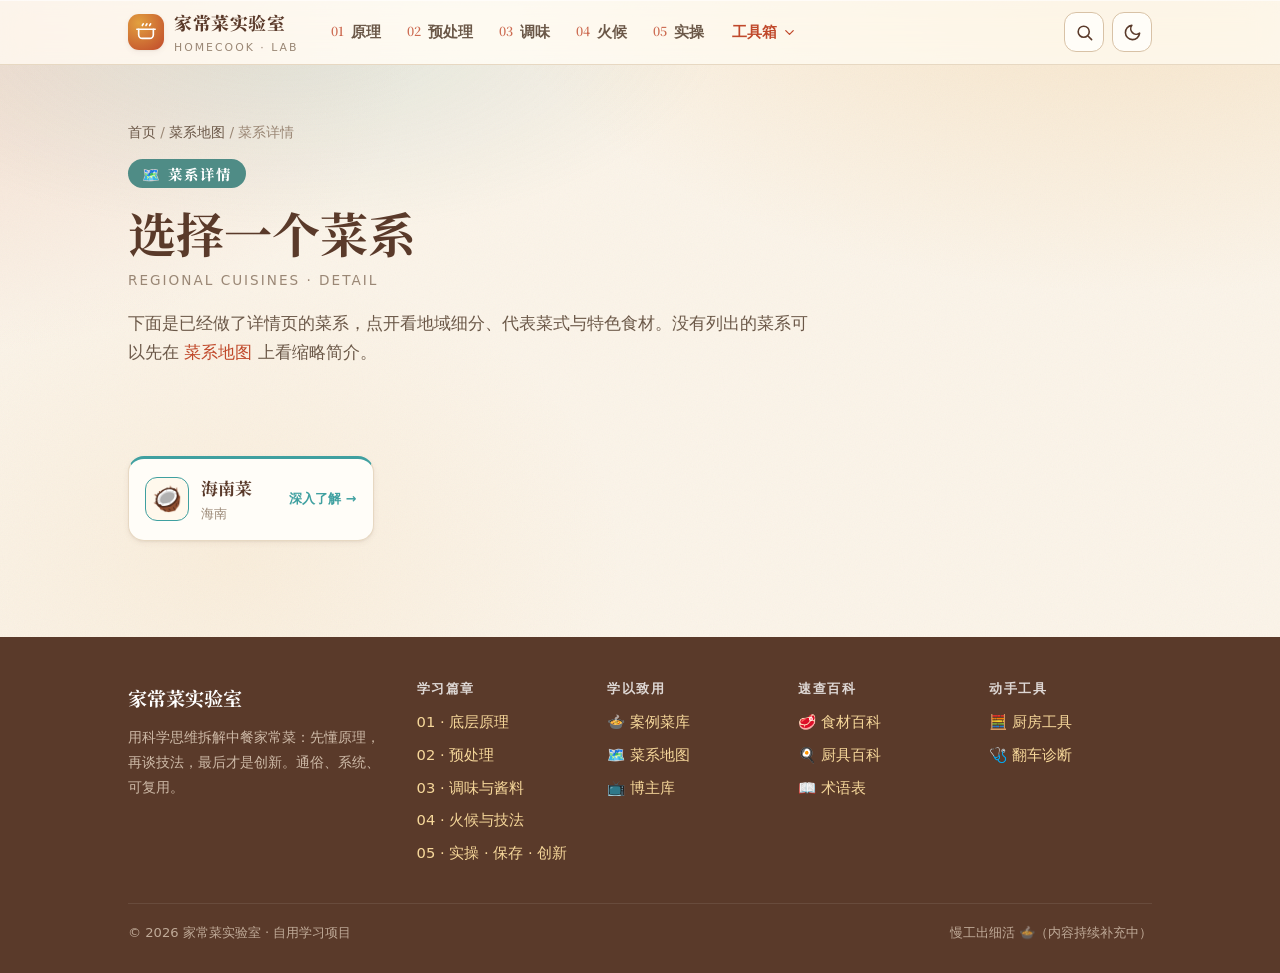
==== cuisine.html @ e40c1464 "feat: 菜系详情页（数据驱动模板）+ 海南样板 - 新增 cuisine.html：读 ?id= 的数据驱动详情页模板，复用导航/目录/搜索/术语悬浮，未知 id 优雅兜底 - data.js 新" ====
<!DOCTYPE html>
<html lang="zh-CN">
<head>
  <meta charset="UTF-8" />
  <meta name="viewport" content="width=device-width, initial-scale=1.0, viewport-fit=cover" />
  <script>(function(){try{var t=localStorage.getItem('hcl-theme');if(t==='dark')document.documentElement.setAttribute('data-theme','dark');}catch(e){}})();</script>
  <title>菜系详情 | 家常菜实验室</title>
  <meta name="description" content="菜系详情页：在菜系地图的缩略简介之上，进一步细化每个菜系——地域细分、代表菜式、特色食材与风味蘸料，配手绘插图逐一展开。" />
  <link rel="preconnect" href="https://fonts.googleapis.com" />
  <link rel="preconnect" href="https://fonts.gstatic.com" crossorigin />
  <link href="https://fonts.googleapis.com/css2?family=Noto+Serif+SC:wght@500;700;900&display=swap" rel="stylesheet" />
  <link rel="stylesheet" href="assets/css/style.css" />
  <link rel="icon" href="data:image/svg+xml,%3Csvg xmlns='http://www.w3.org/2000/svg' viewBox='0 0 24 24'%3E%3Ctext y='20' font-size='20'%3E%F0%9F%8D%B2%3C/text%3E%3C/svg%3E" />
</head>
<body data-page="cuisines">

  <header class="page-head" data-cuisine-head style="--accent:#4F8C86">
    <div class="container"></div>
  </header>

  <div class="container section-tight">
    <div class="doc-layout" data-doc-layout>
      <aside class="toc" data-toc></aside>
      <article class="prose" data-detail></article>
    </div>
  </div>

  <script src="assets/js/data.js"></script>
  <script src="assets/js/main.js"></script>
  <script>
  (function () {
    const H = window.HCL || {};
    const CUS = H.cuisines || [];
    const DET = H.cuisineDetails || {};
    const BY = Object.fromEntries(CUS.map(c => [c.id, c]));
    const DISH = Object.fromEntries((H.dishes || []).map(d => [d.name, d.id]));

    const esc = s => String(s == null ? '' : s).replace(/[&<>"]/g, c =>
      ({ '&': '&amp;', '<': '&lt;', '>': '&gt;', '"': '&quot;' }[c]));

    const headHost = document.querySelector('[data-cuisine-head] .container');
    const headEl = document.querySelector('[data-cuisine-head]');
    const host = document.querySelector('[data-detail]');
    const layout = document.querySelector('[data-doc-layout]');

    const id = (new URLSearchParams(location.search).get('id') || '').trim();
    const base = BY[id];
    const det = DET[id];

    /* ---------- 兜底：无 id / 未知 id / 暂无详情 → 列出可深入的菜系 ---------- */
    if (!base || !det) {
      headEl.style.setProperty('--accent', '#4F8C86');
      headHost.innerHTML = `
        <div class="crumbs"><a href="index.html">首页</a> / <a href="cuisines.html">菜系地图</a> / 菜系详情</div>
        <span class="num-chip">🗺️ 菜系详情</span>
        <h1>选择一个菜系</h1>
        <div class="en">Regional Cuisines · Detail</div>
        <p class="intro">下面是已经做了详情页的菜系，点开看地域细分、代表菜式与特色食材。没有列出的菜系可以先在 <a href="cuisines.html">菜系地图</a> 上看缩略简介。</p>`;
      layout.classList.add('no-toc');
      const haveDetail = CUS.filter(c => DET[c.id]);
      const cards = (haveDetail.length ? haveDetail : CUS).map(c => {
        const has = !!DET[c.id];
        const href = has ? `cuisine.html?id=${encodeURIComponent(c.id)}` : `cuisines.html#cuisine-${c.id}`;
        return `<a class="cd-pick" href="${href}" style="--cu:${c.accent || 'var(--brick)'}">
          <span class="cd-pick-emoji">${c.emoji || '🍴'}</span>
          <span class="cd-pick-tx"><b>${esc(c.name)}</b><small>${esc(c.region || '')}</small></span>
          <span class="cd-pick-go">${has ? '深入了解 →' : '看简介 →'}</span>
        </a>`;
      }).join('');
      host.innerHTML = `<div class="cd-picker reveal">${cards}</div>`;
      if (window.setupReveal) window.setupReveal();
      return;
    }

    /* ---------- 正常：渲染该菜系详情 ---------- */
    document.title = `${base.name} · 菜系详情 | 家常菜实验室`;
    const metaDesc = document.querySelector('meta[name="description"]');
    if (metaDesc) metaDesc.setAttribute('content',
      `${base.name}（${base.region}）详情：${det.lead || ''}地域细分、代表菜式、特色食材与风味蘸料，配手绘插图逐一展开。`);
    headEl.style.setProperty('--accent', base.accent || 'var(--brick)');

    const areaPills = (det.areas || []).map(a => `<span class="pill">${esc(a.name)}</span>`).join('');
    headHost.innerHTML = `
      <div class="crumbs"><a href="index.html">首页</a> / <a href="cuisines.html">菜系地图</a> / ${esc(base.name)}</div>
      <span class="num-chip">${base.emoji || '🍴'} ${esc(base.name)}</span>
      <h1>${esc(base.name)}</h1>
      <div class="en">${esc(det.en || '')}</div>
      <p class="intro">${det.lead || ''}</p>
      ${areaPills ? `<div class="tag-row">${areaPills}</div>` : ''}`;

    // 媒体位：emoji 垫底，有图则用图覆盖；图加载失败自动退回 emoji
    const media = (item) => {
      const e = `<span class="cd-fig-emoji">${item.emoji || base.emoji || '🍴'}</span>`;
      const i = item.img
        ? `<img src="${esc(item.img)}" alt="${esc(item.name)}手绘插图" loading="lazy" width="800" height="600" onerror="this.remove()">`
        : '';
      return `<figure class="cd-fig">${e}${i}</figure>`;
    };

    // 代表菜命中案例菜库则做成深链（与菜系地图一致）
    const dishLink = (d) => {
      const did = DISH[d.name];
      const body = `${media(d)}<div class="cd-c-body"><h3>${esc(d.name)}</h3>${d.desc ? `<p>${esc(d.desc)}</p>` : ''}</div>`;
      return did
        ? `<a class="cd-card is-link" href="dishes.html#dish-${did}">${body}</a>`
        : `<div class="cd-card">${body}</div>`;
    };

    const ingCard = (it) => `<div class="cd-card">
        ${media(it)}
        <div class="cd-c-body"><h3>${esc(it.name)}</h3>${it.desc ? `<p>${esc(it.desc)}</p>` : ''}</div>
      </div>`;

    const areaCard = (a) => `<div class="cd-area">
        <div class="cd-a-top"><h3>${esc(a.name)}</h3>${a.tag ? `<span class="cd-tag">${esc(a.tag)}</span>` : ''}</div>
        ${a.desc ? `<p>${esc(a.desc)}</p>` : ''}
      </div>`;

    let html = '';

    // hero 横幅（复用菜系地图的 .cuisine-hero）
    const hero = det.hero || `assets/img/cuisine/${base.id}.webp`;
    html += `<figure class="cuisine-hero reveal" style="--cu:${base.accent}">
      <img src="${esc(hero)}" alt="${esc(base.name)}代表菜手绘插图" onerror="this.closest('figure').remove()">
      ${det.heroCaption ? `<figcaption>${det.heroCaption}</figcaption>` : ''}
    </figure>`;

    // 这一方水土
    if ((det.story || []).length) {
      html += `<h2 data-toc="这一方水土"><span class="idx">🌏</span>这一方水土</h2>`;
      html += det.story.map(p => `<p>${p}</p>`).join('');
    }

    // 地域细分
    if ((det.areas || []).length) {
      html += `<h2 data-toc="地域细分"><span class="idx">📍</span>地域细分</h2>`;
      if (det.areasLead) html += `<p class="cuisine-section-lead">${det.areasLead}</p>`;
      html += `<div class="cd-areas reveal" style="--cu:${base.accent}">${det.areas.map(areaCard).join('')}</div>`;
    }

    // 代表菜式
    if ((det.dishes || []).length) {
      html += `<h2 data-toc="代表菜式"><span class="idx">🍽️</span>代表菜式</h2>`;
      if (det.dishesLead) html += `<p class="cuisine-section-lead">${det.dishesLead}</p>`;
      html += `<div class="cd-gallery reveal" style="--cu:${base.accent}">${det.dishes.map(dishLink).join('')}</div>`;
    }

    // 特色食材
    if ((det.ingredients || []).length) {
      html += `<h2 data-toc="特色食材"><span class="idx">🧺</span>特色食材</h2>`;
      if (det.ingredientsLead) html += `<p class="cuisine-section-lead">${det.ingredientsLead}</p>`;
      html += `<div class="cd-gallery reveal" style="--cu:${base.accent}">${det.ingredients.map(ingCard).join('')}</div>`;
    }

    // 风味与蘸料
    if (det.flavor) {
      html += `<h2 data-toc="风味与蘸料"><span class="idx">🥢</span>风味与蘸料</h2>`;
      if (det.flavor.intro) html += `<p>${det.flavor.intro}</p>`;
      if ((det.flavor.list || []).length)
        html += `<ul class="cd-flavor">${det.flavor.list.map(x => `<li>${x}</li>`).join('')}</ul>`;
    }

    // 家常可借鉴（复用菜系地图里已有的 borrow，绿色可执行框）
    const borrow = det.borrow || base.borrow || [];
    if (borrow.length) {
      html += `<h2 data-toc="家常可借鉴"><span class="idx">🍳</span>家常可借鉴</h2>`;
      html += `<section class="cu-block cu-borrow" style="--cu:${base.accent}">
        <ul>${borrow.map(x => `<li>${esc(x)}</li>`).join('')}</ul>
      </section>`;
    }

    // 延伸 + 返回
    const see = det.see || base.see || [];
    const seeLinks = see.map(s => `<a href="${esc(s.href)}">${esc(s.t)}</a>`).join('');
    html += `<div class="note tip cd-foot">
      <span class="badge">→</span>
      <div>
        <h4>继续逛</h4>
        <p>想照着练，去 <a href="dishes.html">案例菜库</a>；想搞懂味型，看 <a href="sauces.html">调味与酱料</a>；火候门道在 <a href="techniques.html">火候与技法</a>。${seeLinks ? '相关篇章：' + seeLinks : ''}</p>
        <p class="cd-back"><a href="cuisines.html">← 返回菜系地图</a></p>
      </div>
    </div>`;

    host.innerHTML = html;
    if (window.setupReveal) window.setupReveal();
  })();
  </script>
</body>
</html>
---- assets/css/style.css ----
@import url('https://fonts.googleapis.com/css2?family=Ma+Shan+Zheng&family=Zhi+Mang+Xing&display=swap');

/* =========================================================
   家常菜实验室 · HomeCook Lab
   温暖厨房风设计系统 (Warm Kitchen Design System)
   零依赖 · 纯静态
   ========================================================= */

/* ---------- 1. 设计令牌 Design Tokens ---------- */
:root {
  /* 暖色基底 —— 像奶油、米汤、烘焙纸 */
  --paper:        #FBF4E9;   /* 页面底色：暖米白 */
  --paper-2:      #F5EADA;   /* 次级底色 */
  --card:         #FFFDF8;   /* 卡片白（带暖调） */
  --card-soft:    #FFF8EC;   /* 便签纸黄 */

  /* 主色 —— 砖红 / 酱色 / 姜黄 / 葱绿 */
  --brick:        #C0492B;   /* 主色：辣椒砖红 */
  --brick-dark:   #9C3A22;
  --soy:          #5A3A2A;   /* 酱油深棕（标题/正文重色） */
  --wood:         #8B5E3C;   /* 木砧板棕 */
  --ginger:       #E2A03F;   /* 姜黄 / 蛋黄 */
  --ginger-soft:  #F6D79A;
  --scallion:     #6F9A4C;   /* 葱绿 */
  --scallion-dk:  #4E7235;

  /* 文本 */
  --ink:          #34281E;   /* 主文字：深可可 */
  --ink-soft:     #6B5848;   /* 次要文字 */
  --ink-faint:    #9A8775;   /* 辅助/说明 */

  /* 线条与阴影 */
  --line:         #E7D8C2;
  --line-strong:  #D8C2A6;
  --shadow-sm:    0 1px 2px rgba(90,58,42,.06), 0 2px 6px rgba(90,58,42,.06);
  --shadow-md:    0 6px 18px rgba(90,58,42,.10), 0 2px 6px rgba(90,58,42,.06);
  --shadow-lg:    0 18px 48px rgba(90,58,42,.16);

  /* 玻璃面（透明化点缀）—— 仅用于 hero/导航/浮层/chip；下面需垫"能量"(渐变/插画)才成立 */
  --glass-fill:   rgba(255,253,248,.66);
  --glass-fill-2: rgba(255,253,248,.42);
  --glass-border: rgba(255,255,255,.62);
  --glass-blur:   14px;
  --glass-shadow: 0 12px 36px -16px rgba(120,70,30,.42);

  /* 衬底质感：颗粒噪点强度 / 混合模式（深浅模式分别覆盖） */
  --grain-opacity: .05;
  --grain-blend:   multiply;

  /* 圆角 / 间距 */
  --r-sm: 10px;
  --r-md: 16px;
  --r-lg: 24px;
  --r-pill: 999px;

  --space: clamp(16px, 4vw, 28px);
  --maxw: 1080px;

  /* 字体 */
  --serif: "Noto Serif SC", "Songti SC", "STSong", "SimSun", Georgia, serif;
  --sans:  "PingFang SC", "Noto Sans SC", "Hiragino Sans GB",
           "Microsoft YaHei", system-ui, -apple-system, "Segoe UI", sans-serif;
  --hand:  "Ma Shan Zheng", "Zhi Mang Xing", "Noto Serif SC", cursive;
}

/* ---------- 2. 基础 Reset ---------- */
*, *::before, *::after { box-sizing: border-box; }

html { scroll-behavior: smooth; -webkit-text-size-adjust: 100%; }

body {
  margin: 0;
  font-family: var(--sans);
  color: var(--ink);
  line-height: 1.75;
  background-color: var(--paper);
  /* 会呼吸的纸面：多层暖色 mesh 渐变（去掉硬网格，改为柔光晕染） */
  background-image:
    radial-gradient(1100px 640px at 88% -10%, rgba(226,160,63,.22), transparent 60%),
    radial-gradient(940px 580px at -8% 4%, rgba(192,73,43,.13), transparent 56%),
    radial-gradient(820px 560px at 50% 116%, rgba(111,154,76,.12), transparent 60%),
    radial-gradient(640px 480px at 18% 62%, rgba(226,160,63,.08), transparent 62%);
  background-attachment: fixed;
  -webkit-font-smoothing: antialiased;
  text-rendering: optimizeLegibility;
}

/* 全局颗粒噪点：固定铺满，置于内容之下、底色之上，营造印刷/纸面质感 */
body::before {
  content: ""; position: fixed; inset: 0; z-index: -1; pointer-events: none;
  background-image: url("data:image/svg+xml,%3Csvg xmlns='http://www.w3.org/2000/svg' width='180' height='180'%3E%3Cfilter id='n'%3E%3CfeTurbulence type='fractalNoise' baseFrequency='0.82' numOctaves='2' stitchTiles='stitch'/%3E%3C/filter%3E%3Crect width='100%25' height='100%25' filter='url(%23n)'/%3E%3C/svg%3E");
  background-size: 180px 180px;
  opacity: var(--grain-opacity); mix-blend-mode: var(--grain-blend);
}

img, svg { max-width: 100%; height: auto; display: block; }

a { color: var(--brick); text-decoration: none; }
a:hover { color: var(--brick-dark); }

h1, h2, h3, h4 { font-family: var(--serif); color: var(--soy); line-height: 1.25; font-weight: 700; }

::selection { background: var(--ginger-soft); color: var(--soy); }

/* ---------- 3. 布局容器 ---------- */
.container { width: 100%; max-width: var(--maxw); margin: 0 auto; padding-inline: max(var(--space), env(safe-area-inset-left)) max(var(--space), env(safe-area-inset-right)); }
.container-wide { max-width: 1260px; }

.section { padding-block: clamp(48px, 8vw, 92px); }
.section-tight { padding-block: clamp(32px, 5vw, 56px); }

.center { text-align: center; }

/* 进度条（页面顶部阅读进度） */
#scroll-progress {
  position: fixed; top: 0; left: 0; height: 3px; width: 0%;
  background: linear-gradient(90deg, var(--ginger), var(--brick));
  z-index: 200; transition: width .12s ease-out;
}

/* ---------- 4. 顶部导航 Header ---------- */
.site-header {
  position: sticky; top: 0; z-index: 100;
  -webkit-backdrop-filter: saturate(1.3) blur(var(--glass-blur));
  backdrop-filter: saturate(1.3) blur(var(--glass-blur));
  background: var(--glass-fill);
  border-bottom: 1px solid var(--line);
  box-shadow: 0 1px 0 var(--glass-border) inset;
}
.nav {
  display: flex; align-items: center; justify-content: space-between;
  gap: 16px; height: 64px;
}
.brand { display: flex; align-items: center; gap: 10px; font-family: var(--serif); }
.brand .mark {
  width: 36px; height: 36px; flex: none; border-radius: 11px;
  display: grid; place-items: center;
  background: radial-gradient(circle at 30% 25%, var(--ginger), var(--brick));
  color: #fff; box-shadow: var(--shadow-sm);
}
.brand .mark svg { width: 22px; height: 22px; }
.brand b { font-size: 1.12rem; color: var(--soy); font-weight: 800; letter-spacing: .5px; }
.brand small { display: block; font-family: var(--sans); font-size: .68rem; color: var(--ink-faint); letter-spacing: 2px; }

.nav-links { display: flex; align-items: center; gap: 4px; list-style: none; margin: 0; padding: 0; }
.nav-links a {
  display: inline-flex; align-items: center; gap: 7px; white-space: nowrap;
  padding: 8px 11px; border-radius: var(--r-pill);
  color: var(--ink-soft); font-size: .92rem; font-weight: 600;
  transition: background .18s, color .18s;
}
.nav-links a .n { font-family: var(--serif); font-size: .78rem; color: var(--brick); opacity: .8; }
.nav-links a:hover { background: var(--paper-2); color: var(--soy); }
.nav-links a.active { background: var(--brick); color: #fff; }
.nav-links a.active .n { color: #ffe; opacity: .85; }

.nav-toggle {
  display: none; border: 1px solid var(--line-strong); background: var(--card);
  width: 42px; height: 42px; border-radius: 12px; cursor: pointer;
  align-items: center; justify-content: center; color: var(--soy);
}
.nav-toggle svg { width: 22px; height: 22px; }

@media (max-width: 780px) {
  .nav-toggle { display: inline-flex; }
  .nav-links {
    position: absolute; top: 64px; left: 0; right: 0;
    flex-direction: column; align-items: stretch; gap: 2px;
    background: var(--paper); border-bottom: 1px solid var(--line);
    padding: 12px var(--space) 18px; box-shadow: var(--shadow-md);
    max-height: 0; overflow: hidden; padding-block: 0;
    transition: max-height .28s ease, padding-block .28s ease;
  }
  .nav-links.open {
    max-height: 78vh;
    /* 用动态视口高度，扣掉顶栏，避免被手机地址栏挤掉底部项 */
    max-height: min(78vh, calc(100dvh - 64px));
    padding-block: 12px 18px;
    /* 内容超高时可滚动，确保能划到最后一项（术语表） */
    overflow-y: auto;
    overscroll-behavior: contain;
    -webkit-overflow-scrolling: touch;
  }
  .nav-links a { padding: 12px 14px; }
}

/* ---------- 5. Hero ---------- */
.hero {
  position: relative; padding-block: clamp(54px, 9vw, 110px); overflow: hidden;
  /* 暖光只铺在上半区（题图一侧），到达底边前已完全淡出 → 与下一区块平滑衔接 */
  background-image:
    radial-gradient(680px 480px at 86% 4%, color-mix(in srgb, var(--ginger) 22%, transparent), transparent 60%),
    radial-gradient(460px 380px at 60% 26%, color-mix(in srgb, var(--brick) 9%, transparent), transparent 64%);
}
.hero > .container { position: relative; z-index: 1; }
.hero .eyebrow {
  display: inline-flex; align-items: center; gap: 8px;
  font-size: .8rem; font-weight: 700; letter-spacing: 1px;
  color: var(--brick); background: var(--glass-fill);
  -webkit-backdrop-filter: blur(var(--glass-blur)); backdrop-filter: blur(var(--glass-blur));
  border: 1px solid var(--glass-border); padding: 6px 14px; border-radius: var(--r-pill);
  box-shadow: var(--shadow-sm);
}
.hero h1 {
  font-size: clamp(2.1rem, 6vw, 3.7rem); margin: 18px 0 0;
  letter-spacing: 1px;
}
.hero h1 .hl {
  background: linear-gradient(180deg, transparent 62%, var(--ginger-soft) 62%);
  padding: 0 .1em;
}
.hero .lead {
  font-size: clamp(1.02rem, 2.4vw, 1.22rem); color: var(--ink-soft);
  max-width: 640px; margin: 20px 0 0;
}
.hero-actions { display: flex; flex-wrap: wrap; gap: 12px; margin-top: 30px; }
.hero-inner { display: grid; grid-template-columns: 1.05fr .95fr; gap: clamp(24px, 4vw, 56px); align-items: center; }
.hero-art { position: relative; }
.hero-art img {
  width: 100%; height: auto; display: block; border-radius: var(--r-lg);
  border: 1px solid var(--line); background: #FBF7EF;
  box-shadow: 0 18px 44px -22px rgba(120,70,30,.5);
  rotate: 1.3deg; transition: rotate .3s ease, transform .3s ease;
}
.hero-art img:hover { rotate: 0deg; transform: translateY(-3px); }
@media (max-width: 860px) {
  .hero-inner { grid-template-columns: 1fr; }
  .hero-art { order: -1; max-width: 460px; }
  .hero-art img { rotate: 0deg; }
}

/* 按钮 */
.btn {
  display: inline-flex; align-items: center; gap: 9px;
  padding: 12px 22px; border-radius: var(--r-pill);
  font-weight: 700; font-size: .96rem; cursor: pointer;
  border: 1px solid transparent; transition: transform .15s, box-shadow .15s, background .15s;
}
.btn svg { width: 18px; height: 18px; }
.btn-primary { background: var(--brick); color: #fff; box-shadow: var(--shadow-md); }
.btn-primary:hover { background: var(--brick-dark); color: #fff; transform: translateY(-2px); box-shadow: var(--shadow-lg); }
.btn-ghost { background: var(--card); color: var(--soy); border-color: var(--line-strong); }
.btn-ghost:hover { background: var(--card-soft); transform: translateY(-2px); }

/* ---------- 6. 通用文字组件 ---------- */
.kicker {
  font-size: .82rem; font-weight: 800; letter-spacing: 2px; text-transform: uppercase;
  color: var(--brick);
}
.section-title { font-size: clamp(1.6rem, 4vw, 2.4rem); margin: 8px 0 0; }
.section-sub { color: var(--ink-soft); max-width: 660px; margin: 14px 0 0; font-size: 1.02rem; }

.lead-divider {
  width: 64px; height: 4px; border-radius: 4px; margin: 18px 0 0;
  background: linear-gradient(90deg, var(--brick), var(--ginger));
}
.center .lead-divider, .center .section-sub { margin-inline: auto; }

/* ---------- 7. 卡片网格 ---------- */
.grid { display: grid; gap: 22px; }
.grid-2 { grid-template-columns: repeat(2, 1fr); }
.grid-3 { grid-template-columns: repeat(3, 1fr); }
.grid-auto { grid-template-columns: repeat(auto-fit, minmax(250px, 1fr)); }
/* 平板档：三列卡片降为两列，双列卡片保持两列 */
@media (max-width: 1000px) { .grid-3 { grid-template-columns: repeat(2, 1fr); } }
/* 手机档：全部单列 */
@media (max-width: 640px) { .grid-2, .grid-3 { grid-template-columns: 1fr; } }

.card {
  background: var(--card); border: 1px solid var(--line);
  border-radius: var(--r-md); padding: 24px;
  box-shadow: var(--shadow-sm); transition: transform .18s, box-shadow .18s, border-color .18s;
}
.card:hover { transform: translateY(-4px); box-shadow: var(--shadow-md); border-color: var(--line-strong); }

/* 章节大卡（首页全景图入口） */
.chapter-card { position: relative; display: flex; flex-direction: column; min-height: 220px; overflow: hidden; }
.chapter-card .num {
  font-family: var(--serif); font-size: 3.2rem; font-weight: 800; line-height: 1;
  color: var(--ginger); opacity: .35; position: absolute; top: 14px; right: 18px;
}
.chapter-card .ic {
  width: 50px; height: 50px; border-radius: 14px; display: grid; place-items: center;
  background: var(--card-soft); border: 1px solid var(--line); color: var(--brick);
  margin-bottom: 14px;
}
.chapter-card .ic svg { width: 26px; height: 26px; }
.chapter-card h3 { font-size: 1.32rem; margin: 0; }
.chapter-card .en { font-family: var(--sans); font-size: .76rem; letter-spacing: 1.5px; color: var(--ink-faint); text-transform: uppercase; margin-top: 2px; }
.chapter-card p { color: var(--ink-soft); font-size: .95rem; margin: 12px 0 0; }
.chapter-card ul { margin: 14px 0 0; padding-left: 0; list-style: none; display: flex; flex-wrap: wrap; gap: 6px; }
.chapter-card ul li {
  font-size: .78rem; color: var(--ink-soft); background: var(--paper-2);
  padding: 3px 10px; border-radius: var(--r-pill); border: 1px solid var(--line);
}
.chapter-card .go { margin-top: auto; padding-top: 16px; font-weight: 700; color: var(--brick); display: inline-flex; align-items: center; gap: 6px; white-space: nowrap; }
.chapter-card .go svg { width: 18px; height: 18px; flex: none; transition: transform .18s; }
.chapter-card:hover .go svg { transform: translateX(4px); }

/* 顶部彩条（用变量上色） */
.chapter-card::before {
  content: ""; position: absolute; left: 0; top: 0; bottom: 0; width: 5px;
  background: var(--accent, var(--brick));
}

/* ---------- 8. 知识点组件：原理框 / 提示 / 翻车 ---------- */
.note {
  border-radius: var(--r-md); padding: 18px 20px; margin: 22px 0;
  border: 1px solid var(--line); background: var(--card-soft);
  display: flex; gap: 14px; align-items: flex-start;
}
.note .badge { flex: none; width: 34px; height: 34px; border-radius: 10px; display: grid; place-items: center; font-size: 1.1rem; }
.note h4 { margin: 0 0 4px; font-size: 1rem; font-family: var(--sans); }
.note p { margin: 0; font-size: .95rem; color: var(--ink-soft); }
.note p + p { margin-top: 8px; }

.note.science { background: #F1F6EC; border-color: #D7E6C6; }
.note.science .badge { background: var(--scallion); color: #fff; }
.note.tip { background: #FFF6E3; border-color: var(--ginger-soft); }
.note.tip .badge { background: var(--ginger); color: #fff; }
.note.warn { background: #FCEDE7; border-color: #F2C7B6; }
.note.warn .badge { background: var(--brick); color: #fff; }

/* 原理 = 公式/机制 高亮小标 */
.mech {
  display: inline-block; font-family: var(--serif); font-weight: 700;
  background: #fff; border: 1px dashed var(--line-strong);
  padding: 2px 10px; border-radius: 8px; color: var(--soy);
}

/* ---------- 9. 内页排版 prose ---------- */
.prose { font-size: 1.04rem; min-width: 0; }
/* 正文示意图随容器缩放，避免在窄屏（竖屏手机）撑破布局产生横向滚动 */
.prose figure svg { width: 100%; height: auto; max-width: 100%; }
.prose h2 { font-size: clamp(1.5rem, 3.6vw, 2rem); margin: 56px 0 6px; scroll-margin-top: 80px; }
.prose h2 .idx { color: var(--brick); font-size: .8em; margin-right: .35em; }
.prose h3 { font-size: 1.25rem; margin: 34px 0 4px; color: var(--wood); scroll-margin-top: 80px; }
.prose p { margin: 12px 0; color: var(--ink); }
.prose ul, .prose ol { margin: 12px 0; padding-left: 1.3em; }
.prose li { margin: 7px 0; }
.prose li::marker { color: var(--brick); }
.prose strong { color: var(--soy); }
.prose figure { margin: 26px 0; }
.prose figcaption {
  text-align: center; font-size: .9rem; color: var(--ink-faint); margin-top: 10px;
  font-family: var(--hand); letter-spacing: .5px;
}

/* ---- 手绘风示意图：抖动滤镜 + 手写字 + 圆头线条 ---- */
figure svg { filter: url(#rough); overflow: visible; }
figure svg text { font-family: var(--hand); letter-spacing: 1px; }
figure svg line, figure svg path, figure svg rect,
figure svg circle, figure svg ellipse,
figure svg polygon, figure svg polyline {
  stroke-linecap: round; stroke-linejoin: round;
}
@media (prefers-reduced-motion: reduce) { figure svg { filter: none; } }
.prose hr { border: none; border-top: 1px dashed var(--line-strong); margin: 44px 0; }

/* ---- 首页知识树思维导图 ---- */
.mindmap-wrap { margin: 40px auto 4px; max-width: 880px; text-align: center; }
.mindmap-wrap svg { width: 100%; height: auto; }
.mindmap-wrap figcaption {
  margin-top: 12px; font-family: var(--hand); letter-spacing: .5px;
  font-size: .92rem; color: var(--ink-faint);
}
.mindmap-wrap a { cursor: pointer; }
.mindmap-wrap .mm-node { transition: transform .2s ease, filter .2s ease; transform-box: fill-box; transform-origin: center; }
.mindmap-wrap a:hover .mm-node { filter: drop-shadow(0 4px 10px rgba(120,80,40,.22)); transform: translateY(-3px); }

/* ---- 章节页：参考视频组件 ---- */
.video-block { margin: 48px 0 8px; padding: 24px; border: 1px dashed var(--line-strong);
  border-radius: var(--r-md); background: var(--card-soft); }
.video-head { display: flex; gap: 14px; align-items: flex-start; margin-bottom: 18px; }
.video-head .video-ic {
  flex: none; width: 40px; height: 40px; border-radius: 12px; display: grid; place-items: center;
  background: var(--brick); color: #fff;
}
.video-head .video-ic svg { width: 20px; height: 20px; }
.video-head h2 { margin: 0 0 2px; font-size: 1.28rem; color: var(--soy); border: none; padding: 0; }
.video-head p { margin: 0; font-size: .92rem; color: var(--ink-soft); }
.video-grid { display: grid; grid-template-columns: repeat(auto-fill, minmax(220px, 1fr)); gap: 14px; }
.video-card {
  background: var(--paper); border: 1px solid var(--line); border-radius: var(--r-sm);
  padding: 14px 15px; display: flex; flex-direction: column; gap: 8px;
}
.video-card .vc-q { font-weight: 700; color: var(--ink); font-size: .98rem; }
.video-card .vc-note { margin: 0; font-size: .86rem; color: var(--ink-faint); line-height: 1.55; flex: 1; }
.vc-links { display: flex; gap: 8px; }
.vc-btn {
  flex: 1; display: inline-flex; align-items: center; justify-content: center; gap: 6px;
  padding: 7px 8px; border-radius: var(--r-pill); font-size: .85rem; font-weight: 600;
  border: 1px solid var(--line-strong); color: var(--ink-soft); transition: all .16s;
}
.vc-btn svg { width: 16px; height: 16px; }
.vc-btn.bili:hover { background: #FB7299; border-color: #FB7299; color: #fff; }
.vc-btn.yt:hover { background: #FF0000; border-color: #FF0000; color: #fff; }

blockquote {
  margin: 22px 0; padding: 14px 20px; border-left: 4px solid var(--ginger);
  background: var(--card-soft); border-radius: 0 var(--r-sm) var(--r-sm) 0;
  color: var(--ink-soft); font-style: italic;
}

/* 表格 */
.table-wrap { overflow-x: auto; margin: 22px 0; border-radius: var(--r-md); border: 1px solid var(--line); }
table { width: 100%; border-collapse: collapse; background: var(--card); font-size: .94rem; min-width: 460px; }
th, td { padding: 11px 14px; text-align: left; border-bottom: 1px solid var(--line); }
thead th { background: var(--paper-2); color: var(--soy); font-family: var(--serif); position: sticky; top: 0; }
tbody tr:last-child td { border-bottom: none; }
tbody tr:hover { background: var(--card-soft); }

/* ---------- 10. 内页布局：侧栏目录 + 正文 ---------- */
.doc-layout { display: grid; grid-template-columns: 232px 1fr; gap: 40px; align-items: start; }
.toc { position: sticky; top: 84px; font-size: .9rem; }
.toc .toc-title { font-size: .78rem; letter-spacing: 1.5px; text-transform: uppercase; color: var(--ink-faint); margin-bottom: 10px; font-weight: 700; }
.toc ul { list-style: none; margin: 0; padding: 0; border-left: 2px solid var(--line); }
.toc a { display: block; padding: 6px 0 6px 14px; color: var(--ink-soft); margin-left: -2px; border-left: 2px solid transparent; }
.toc a:hover { color: var(--soy); }
.toc a.active { color: var(--brick); border-left-color: var(--brick); font-weight: 700; }
/* 平板档：保留侧栏目录，目录略收窄、间距略缩，给正文更多空间 */
@media (max-width: 940px) { .doc-layout { grid-template-columns: 200px 1fr; gap: 28px; } }
/* 手机档：目录隐藏，正文单列 */
@media (max-width: 720px) { .doc-layout { grid-template-columns: 1fr; } .toc { display: none; } }

/* 面包屑 + 章节头 */
.page-head { padding-block: clamp(34px, 6vw, 56px) 8px; position: relative; isolation: isolate; }
/* 随页面主色的柔光 spotlight，给所有内页头部加氛围 */
.page-head::before {
  content: ""; position: absolute; inset: -1px 0 auto 0; height: 360px; z-index: -1; pointer-events: none;
  background: radial-gradient(620px 300px at 22% -12%, color-mix(in srgb, var(--accent, var(--brick)) 15%, transparent), transparent 72%);
}
.crumbs { font-size: .85rem; color: var(--ink-faint); margin-bottom: 14px; }
.crumbs a { color: var(--ink-soft); }
.page-head .num-chip {
  display: inline-block; font-family: var(--serif); font-weight: 800; color: #fff;
  background: var(--accent, var(--brick)); padding: 2px 14px; border-radius: var(--r-pill);
  font-size: .9rem; letter-spacing: 2px;
}
.page-head h1 { font-size: clamp(2rem, 5vw, 3rem); margin: 14px 0 0; }
.page-head .en { color: var(--ink-faint); letter-spacing: 2px; text-transform: uppercase; font-size: .85rem; margin-top: 6px; }
.page-head .intro { color: var(--ink-soft); max-width: 680px; margin-top: 16px; font-size: 1.05rem; }
.page-head .container.has-art { position: relative; }
.head-art {
  position: absolute; top: 50%; right: 4px; transform: translateY(-50%);
  width: min(34%, 300px); pointer-events: none;
}
.head-art img {
  width: 100%; height: auto; display: block; border-radius: var(--r-md);
  background: #FBF7EF; border: 1px solid var(--line);
  box-shadow: 0 14px 32px -20px rgba(120,70,30,.5); rotate: 1.6deg;
}
@media (max-width: 1000px) { .head-art { display: none; } }

/* ---------- 11. 路线图（首页 roadmap） ---------- */
.roadmap { position: relative; display: grid; gap: 0; }
.road-step {
  display: grid; grid-template-columns: 56px 1fr; gap: 18px; padding: 8px 0 26px;
  position: relative;
}
.road-step::before {
  content: ""; position: absolute; left: 27px; top: 46px; bottom: -6px; width: 2px;
  background: repeating-linear-gradient(var(--line-strong) 0 6px, transparent 6px 12px);
}
.road-step:last-child::before { display: none; }
.road-step .dot {
  width: 56px; height: 56px; border-radius: 50%; display: grid; place-items: center;
  font-family: var(--serif); font-weight: 800; font-size: 1.2rem; color: #fff;
  background: var(--accent, var(--brick)); box-shadow: var(--shadow-sm); z-index: 1;
}
.road-step .body h3 { margin: 6px 0 4px; font-size: 1.18rem; }
.road-step .body p { margin: 0; color: var(--ink-soft); font-size: .96rem; }
.road-step .body .tags { margin-top: 8px; display: flex; flex-wrap: wrap; gap: 6px; }
.road-step .body .tags span { font-size: .76rem; background: var(--card-soft); border: 1px solid var(--line); padding: 2px 10px; border-radius: var(--r-pill); color: var(--ink-soft); }

/* ---------- 12. 首页：理念三卡 + 工具箱卡片墙 ---------- */
/* 「和普通菜谱不一样」三卡 */
.why-grid { display: grid; grid-template-columns: repeat(3, 1fr); gap: 22px; margin-top: 36px; }
.why-card {
  position: relative; background: var(--card); border: 1px solid var(--line);
  border-radius: var(--r-md); padding: 26px 24px 24px; box-shadow: var(--shadow-sm);
  overflow: hidden; transition: transform .18s, box-shadow .18s, border-color .18s;
}
.why-card::before { content: ""; position: absolute; left: 0; top: 0; right: 0; height: 4px; background: var(--fc, var(--brick)); }
.why-card:hover { transform: translateY(-4px); box-shadow: var(--shadow-md); border-color: var(--line-strong); }
.why-ic {
  display: inline-grid; place-items: center; width: 54px; height: 54px; font-size: 1.7rem;
  border-radius: 16px; background: var(--card-soft); border: 1px solid var(--line);
  rotate: -4deg; transition: rotate .2s ease;
}
.why-card:hover .why-ic { rotate: 3deg; }
.why-card h3 { margin: 16px 0 0; font-size: 1.22rem; color: var(--soy); }
.why-card p { margin: 8px 0 0; font-size: .95rem; color: var(--ink-soft); line-height: 1.7; }

/* 工具箱亮点卡片墙 */
.toolbox-wall { display: flex; flex-direction: column; gap: 34px; }
.toolbox-group .tg-head { margin-bottom: 16px; }
.toolbox-group .tg-head h3 {
  margin: 0; font-family: var(--serif); font-size: 1.35rem; color: var(--soy);
  display: flex; align-items: baseline; gap: 10px; flex-wrap: wrap;
}
.toolbox-group .tg-en {
  font-family: var(--sans); font-size: .68rem; font-weight: 700; letter-spacing: 1.5px;
  text-transform: uppercase; color: var(--brick); opacity: .8;
}
.toolbox-group .tg-head p { margin: 6px 0 0; font-size: .92rem; color: var(--ink-soft); }
.feature-wall { display: grid; grid-template-columns: repeat(3, 1fr); gap: 20px; }
.feature-card {
  position: relative; display: flex; flex-direction: column;
  background: var(--card); border: 1px solid var(--line); border-radius: var(--r-md);
  padding: 24px; box-shadow: var(--shadow-sm); overflow: hidden;
  transition: transform .18s, box-shadow .18s, border-color .18s;
}
.feature-card::before { content: ""; position: absolute; left: 0; top: 0; bottom: 0; width: 5px; background: var(--fc, var(--brick)); }
.feature-card:hover { transform: translateY(-5px); box-shadow: var(--shadow-lg); border-color: var(--fc, var(--line-strong)); }
.fc-ic {
  font-size: 2rem; line-height: 1; display: inline-block;
  rotate: -5deg; transition: rotate .2s ease, transform .2s ease;
}
.feature-card:hover .fc-ic { rotate: 4deg; transform: scale(1.08); }
.feature-card h3 { margin: 14px 0 0; font-size: 1.18rem; color: var(--soy); }
.feature-card p { margin: 8px 0 16px; font-size: .92rem; color: var(--ink-soft); line-height: 1.7; flex: 1; }
.fc-go { font-weight: 700; color: var(--fc, var(--brick)); font-size: .92rem; display: inline-flex; align-items: center; gap: 6px; }
.fc-go i { font-style: normal; transition: transform .18s; }
.feature-card:hover .fc-go i { transform: translateX(5px); }

@media (max-width: 1000px) { .why-grid, .feature-wall { grid-template-columns: repeat(2, 1fr); } }
@media (max-width: 640px) { .why-grid, .feature-wall { grid-template-columns: 1fr; } }

/* 视频占位 */
.video-ph {
  border: 1.5px dashed var(--line-strong); border-radius: var(--r-md);
  padding: 22px; background: var(--card-soft); display: flex; gap: 14px; align-items: center;
  color: var(--ink-soft); font-size: .92rem;
}
.video-ph .play { width: 44px; height: 44px; flex: none; border-radius: 50%; background: var(--brick); color: #fff; display: grid; place-items: center; }
.video-ph .play svg { width: 18px; height: 18px; }

/* 建设中条 */
.wip {
  display: inline-flex; align-items: center; gap: 8px; font-size: .82rem; font-weight: 700;
  color: var(--wood); background: var(--ginger-soft); border: 1px solid var(--ginger);
  padding: 5px 14px; border-radius: var(--r-pill);
}

/* ---------- 13. 页脚 ---------- */
.site-footer {
  margin-top: 40px; background: var(--soy); color: #EAD9C6;
  padding-block: 44px max(28px, env(safe-area-inset-bottom));
}
.site-footer a { color: var(--ginger-soft); }
.site-footer .foot-grid { display: grid; grid-template-columns: 1.6fr repeat(4, 1fr); gap: 28px; }
@media (max-width: 1000px) { .site-footer .foot-grid { grid-template-columns: 1fr 1fr 1fr; } }
@media (max-width: 760px) { .site-footer .foot-grid { grid-template-columns: 1fr 1fr; } }
@media (max-width: 460px) { .site-footer .foot-grid { grid-template-columns: 1fr; } }
.site-footer h4 { color: #fff; font-family: var(--sans); font-size: .82rem; letter-spacing: 1.5px; text-transform: uppercase; margin: 0 0 12px; opacity: .8; }
.site-footer ul { list-style: none; margin: 0; padding: 0; }
.site-footer li { margin: 7px 0; font-size: .92rem; }
.site-footer .foot-brand b { font-family: var(--serif); font-size: 1.2rem; color: #fff; }
.site-footer .foot-brand p { font-size: .9rem; opacity: .8; max-width: 320px; margin: 10px 0 0; }
.foot-bottom { border-top: 1px solid rgba(255,255,255,.12); margin-top: 30px; padding-top: 18px; font-size: .82rem; opacity: .7; display: flex; flex-wrap: wrap; justify-content: space-between; gap: 10px; }

/* ---------- 14. 章节内导航（上一篇/下一篇） ---------- */
.pager { display: grid; grid-template-columns: 1fr 1fr; gap: 16px; margin-top: 56px; }
.pager a { display: block; padding: 18px 20px; border: 1px solid var(--line); border-radius: var(--r-md); background: var(--card); box-shadow: var(--shadow-sm); transition: transform .15s, box-shadow .15s; }
.pager a:hover { transform: translateY(-3px); box-shadow: var(--shadow-md); }
.pager .dir { font-size: .78rem; color: var(--ink-faint); letter-spacing: 1px; }
.pager b { display: block; color: var(--soy); font-family: var(--serif); margin-top: 4px; }
.pager .next { text-align: right; }
@media (max-width: 600px) { .pager { grid-template-columns: 1fr; } }

/* ---------- 15. 进入动画 ---------- */
@media (prefers-reduced-motion: no-preference) {
  .reveal { opacity: 0; transform: translateY(18px); transition: opacity .6s ease, transform .6s ease; }
  .reveal.in { opacity: 1; transform: none; }
}

/* 工具类 */
.mt-0{margin-top:0}.mt-1{margin-top:10px}.mt-2{margin-top:20px}.mt-3{margin-top:32px}
.muted{color:var(--ink-faint)}
.tag-row{display:flex;flex-wrap:wrap;gap:8px;margin-top:14px}
.pill{font-size:.8rem;padding:4px 12px;border-radius:var(--r-pill);background:var(--card-soft);border:1px solid var(--line);color:var(--ink-soft)}

/* =========================================================
   16. 导航增强：工具箱下拉 + 右侧图标按钮
   ========================================================= */
.nav { justify-content: flex-start; }
.nav-links { margin-left: 6px; }
.nav-actions { display: flex; align-items: center; gap: 8px; margin-left: auto; }

.icon-btn {
  width: 40px; height: 40px; flex: none; border-radius: 12px; cursor: pointer;
  border: 1px solid var(--line-strong); background: var(--card); color: var(--soy);
  display: grid; place-items: center; transition: background .15s, transform .15s, color .15s;
}
.icon-btn:hover { background: var(--card-soft); transform: translateY(-1px); }
.icon-btn svg { width: 19px; height: 19px; }

.nav-more { position: relative; }
.nav-more-btn {
  display: inline-flex; align-items: center; gap: 5px;
  padding: 8px 13px; border-radius: var(--r-pill);
  color: var(--ink-soft); font-family: inherit; font-size: .92rem; font-weight: 600;
  background: none; border: none; cursor: pointer; transition: background .18s, color .18s;
}
.nav-more-btn:hover { background: var(--paper-2); color: var(--soy); }
.nav-more-btn svg { width: 15px; height: 15px; transition: transform .2s; }
.nav-more.open .nav-more-btn svg { transform: rotate(180deg); }
.nav-more.active > .nav-more-btn { color: var(--brick); }

.nav-dropdown {
  position: absolute; top: calc(100% + 10px); left: 0; min-width: 184px; list-style: none;
  margin: 0; padding: 8px; background: var(--card); border: 1px solid var(--line);
  border-radius: var(--r-md); box-shadow: var(--shadow-lg); z-index: 120;
  display: flex; flex-direction: column; gap: 2px;
  opacity: 0; visibility: hidden; transform: translateY(-6px);
  transition: opacity .16s ease, transform .16s ease, visibility .16s;
}
/* 分组「超级菜单」：靠右展开避免溢出，分组横向并排 */
.nav-dropdown.mega {
  left: auto; right: 0; padding: 14px;
  flex-direction: row; align-items: flex-start; gap: 8px;
  max-width: min(680px, calc(100vw - 32px));
}
.nav-more.open .nav-dropdown { opacity: 1; visibility: visible; transform: none; }
.nav-grp { min-width: 176px; padding: 0 6px; }
.nav-grp + .nav-grp { border-left: 1px solid var(--line); }
.nav-grp-h {
  margin: 2px 12px 8px; font-family: var(--sans); font-size: .72rem; font-weight: 700;
  letter-spacing: .6px; color: var(--soy); display: flex; align-items: baseline; gap: 6px;
}
.nav-grp-h span { font-size: .62rem; font-weight: 600; letter-spacing: 1px; color: var(--ink-faint, var(--ink-soft)); opacity: .7; text-transform: uppercase; }
.nav-grp-list { list-style: none; margin: 0; padding: 0; display: flex; flex-direction: column; gap: 2px; }
.nav-dropdown a {
  display: flex; align-items: center; gap: 9px; padding: 9px 12px; border-radius: 10px;
  color: var(--ink-soft); font-size: .92rem; font-weight: 600;
}
.nav-dropdown a .emoji { font-size: 1.05rem; }
.nav-dropdown a:hover { background: var(--paper-2); color: var(--soy); }
.nav-dropdown a.active { background: var(--brick); color: #fff; }

@media (max-width: 780px) {
  .nav-more-btn { display: none; }
  .nav-more { border-top: 1px solid var(--line); margin-top: 8px; padding-top: 8px; }
  .nav-dropdown {
    position: static; opacity: 1; visibility: visible; transform: none;
    box-shadow: none; border: none; background: transparent; padding: 0; min-width: 0;
  }
  .nav-dropdown.mega { flex-direction: column; right: auto; max-width: none; gap: 4px; padding: 0; }
  .nav-grp { min-width: 0; padding: 0; }
  .nav-grp + .nav-grp { border-left: none; border-top: 1px solid var(--line); margin-top: 6px; padding-top: 6px; }
  .nav-grp-h { margin: 8px 14px 4px; }
  .nav-dropdown a { padding: 12px 14px; }
}

/* =========================================================
   17. 深色模式
   ========================================================= */
[data-theme="dark"] {
  --paper:        #1F1812;
  --paper-2:      #281F18;
  --card:         #2A211A;
  --card-soft:    #31271F;
  --brick:        #E27A53;
  --brick-dark:   #CB6440;
  --soy:          #F1E2CE;   /* 在深色下作为“浅色标题/文字” */
  --wood:         #D2A877;
  --ginger:       #E8B45A;
  --ginger-soft:  #5A4A2B;
  --scallion:     #8FB668;
  --scallion-dk:  #A7C77F;
  --ink:          #EFE4D5;
  --ink-soft:     #C8B7A3;
  --ink-faint:    #9C8B77;
  --line:         #3A2F26;
  --line-strong:  #4B3D31;
  --shadow-sm:    0 1px 2px rgba(0,0,0,.3), 0 2px 6px rgba(0,0,0,.25);
  --shadow-md:    0 8px 22px rgba(0,0,0,.42);
  --shadow-lg:    0 20px 52px rgba(0,0,0,.55);

  --glass-fill:   rgba(42,33,26,.62);
  --glass-fill-2: rgba(42,33,26,.4);
  --glass-border: rgba(255,240,220,.1);
  --glass-blur:   14px;
  --glass-shadow: 0 16px 42px -18px rgba(0,0,0,.72);

  --grain-opacity: .14;
  --grain-blend:   overlay;
}
[data-theme="dark"] body {
  background-image:
    radial-gradient(1100px 640px at 88% -10%, rgba(226,160,63,.12), transparent 60%),
    radial-gradient(940px 580px at -8% 4%, rgba(192,73,43,.12), transparent 56%),
    radial-gradient(820px 560px at 50% 116%, rgba(111,154,76,.10), transparent 60%),
    radial-gradient(640px 480px at 18% 62%, rgba(226,160,63,.06), transparent 62%);
}
[data-theme="dark"] .site-footer { background: #150F0A; color: #D7C4AE; }
[data-theme="dark"] .hero .eyebrow { background: var(--card); }
[data-theme="dark"] .mech { background: var(--card-soft); }
[data-theme="dark"] .note.science { background: #233022; border-color: #3a4a30; }
[data-theme="dark"] .note.tip     { background: #352a16; border-color: #5a4a2b; }
[data-theme="dark"] .note.warn    { background: #3a2620; border-color: #5d3a2c; }
[data-theme="dark"] thead th { background: var(--paper-2); }
/* 手绘示意图在深色下保持“浅色纸张”观感，加一道暖框区隔 */
[data-theme="dark"] .prose figure svg,
[data-theme="dark"] figure svg { border-radius: 14px; box-shadow: 0 0 0 1px var(--line) inset; }

/* =========================================================
   18. 站内搜索浮层
   ========================================================= */
.search-overlay {
  position: fixed; inset: 0; z-index: 300; display: none;
  background: rgba(40,28,18,.5); backdrop-filter: blur(4px);
  padding: clamp(50px, 12vh, 130px) 16px 16px;
}
.search-overlay.open { display: block; }
.search-box {
  max-width: 640px; margin: 0 auto; background: var(--glass-fill);
  -webkit-backdrop-filter: saturate(1.3) blur(calc(var(--glass-blur) + 6px));
  backdrop-filter: saturate(1.3) blur(calc(var(--glass-blur) + 6px));
  border: 1px solid var(--glass-border); border-radius: var(--r-lg);
  box-shadow: var(--shadow-lg); overflow: hidden; animation: popin .18s ease;
}
@keyframes popin { from { opacity: 0; transform: translateY(-10px) scale(.98); } to { opacity: 1; transform: none; } }
.search-input { display: flex; align-items: center; gap: 12px; padding: 16px 18px; border-bottom: 1px solid var(--line); }
.search-input svg { width: 20px; height: 20px; color: var(--ink-faint); flex: none; }
.search-input input {
  flex: 1; border: none; background: none; outline: none; font-size: 1.06rem;
  color: var(--ink); font-family: var(--sans);
}
.search-input kbd {
  font-size: .72rem; color: var(--ink-faint); border: 1px solid var(--line-strong);
  border-radius: 6px; padding: 2px 7px; background: var(--paper-2);
}
.search-results { max-height: min(56vh, 460px); overflow-y: auto; padding: 8px; }
.search-item { display: flex; align-items: flex-start; gap: 12px; padding: 11px 12px; border-radius: var(--r-sm); }
.search-item:hover, .search-item.active { background: var(--card-soft); }
.search-item.active { box-shadow: inset 0 0 0 1px var(--line-strong); }
.search-item .st {
  flex: none; font-size: .72rem; font-weight: 700; color: var(--brick);
  background: var(--paper-2); border: 1px solid var(--line); border-radius: var(--r-pill);
  padding: 2px 9px; margin-top: 2px;
}
.search-item .smain { display: flex; flex-direction: column; min-width: 0; }
.search-item .smain b { color: var(--soy); font-family: var(--serif); font-weight: 700; }
.search-item .smain small { color: var(--ink-faint); font-size: .85rem; overflow: hidden; text-overflow: ellipsis; white-space: nowrap; }
.search-empty { padding: 30px 16px; text-align: center; color: var(--ink-faint); }
.search-foot { display: flex; justify-content: space-between; padding: 10px 18px; border-top: 1px solid var(--line); font-size: .76rem; color: var(--ink-faint); }
@media (max-width: 560px) { .search-foot span:first-child { display: none; } }

/* =========================================================
   19. 正文术语高亮 + 悬浮解释
   ========================================================= */
.hcl-term {
  color: inherit; text-decoration: none;
  border-bottom: 1.5px dotted var(--scallion-dk); cursor: pointer;
  transition: background .15s, border-color .15s;
}
.hcl-term:hover { color: inherit; background: #F1F6EC; border-bottom-color: var(--scallion); }
[data-theme="dark"] .hcl-term:hover { background: #243022; }

.hcl-tip {
  position: fixed; z-index: 320; max-width: 320px; pointer-events: auto; cursor: pointer;
  background: var(--glass-fill); color: var(--ink); border: 1px solid var(--glass-border);
  -webkit-backdrop-filter: saturate(1.3) blur(var(--glass-blur)); backdrop-filter: saturate(1.3) blur(var(--glass-blur));
  border-radius: var(--r-md); box-shadow: var(--shadow-lg); padding: 14px 16px;
  opacity: 0; visibility: hidden; transform: translateY(4px); transition: opacity .15s, transform .15s, visibility .15s;
}
.hcl-tip:hover { border-color: var(--brick); }
.hcl-tip.show { opacity: 1; visibility: visible; transform: none; }
.hcl-tip b { display: flex; align-items: center; gap: 8px; font-family: var(--serif); color: var(--soy); font-size: 1.02rem; }
.hcl-tip .cat { font-family: var(--sans); font-size: .68rem; font-weight: 700; color: var(--scallion-dk); background: #EEF4E6; border-radius: var(--r-pill); padding: 1px 8px; }
[data-theme="dark"] .hcl-tip .cat { background: #243022; }
.hcl-tip p { margin: 8px 0 0; font-size: .9rem; color: var(--ink-soft); line-height: 1.6; }
.hcl-tip .more { display: block; margin-top: 8px; font-size: .8rem; color: var(--brick); font-weight: 700; }

/* =========================================================
   20. “已掌握”标记
   ========================================================= */
.learn-row { margin-top: 20px; }
.learn-btn {
  display: inline-flex; align-items: center; gap: 8px; cursor: pointer;
  font-family: var(--sans); font-size: .9rem; font-weight: 700;
  padding: 9px 18px; border-radius: var(--r-pill);
  background: var(--card); color: var(--ink-soft); border: 1.5px solid var(--line-strong);
  transition: all .15s;
}
.learn-btn:hover { transform: translateY(-1px); box-shadow: var(--shadow-sm); }
.learn-btn svg { width: 16px; height: 16px; }
.learn-btn.done { background: var(--scallion); color: #fff; border-color: var(--scallion); }
.learned-badge {
  position: absolute; top: 16px; left: 16px; z-index: 2;
  display: inline-flex; align-items: center; gap: 5px;
  font-size: .72rem; font-weight: 700; color: #fff; background: var(--scallion);
  padding: 3px 10px; border-radius: var(--r-pill); box-shadow: var(--shadow-sm);
}
.learned-badge svg { width: 13px; height: 13px; }

/* =========================================================
   21. 工具箱页面组件（菜库 / 食材 / 工具 / 思维导图）
   ========================================================= */
/* 筛选条 */
.filter-bar { display: flex; flex-wrap: wrap; gap: 8px; margin: 22px 0 6px; }
.chip {
  font-size: .86rem; font-weight: 600; cursor: pointer; user-select: none;
  padding: 7px 15px; border-radius: var(--r-pill);
  background: var(--card); color: var(--ink-soft); border: 1px solid var(--line-strong);
  transition: all .15s;
}
.chip:hover { background: var(--card-soft); }
.chip.active { background: var(--brick); color: #fff; border-color: var(--brick); }

/* 通用：标签链接（指向篇章） */
.xref { display: flex; flex-wrap: wrap; gap: 6px; }
.xref a, .xref span {
  font-size: .76rem; padding: 3px 10px; border-radius: var(--r-pill);
  background: var(--card-soft); border: 1px solid var(--line); color: var(--ink-soft);
}
.xref a:hover { background: var(--ginger-soft); color: var(--soy); }

/* 菜库卡片 */
.dish-grid { display: grid; gap: 20px; grid-template-columns: repeat(auto-fill, minmax(290px, 1fr)); margin-top: 18px; }
.dish-card { display: flex; flex-direction: column; }
.dish-card .dh { display: flex; align-items: center; gap: 12px; }
.dish-card .demoji { font-size: 2rem; line-height: 1; }
.dish-card h3 { margin: 0; font-size: 1.2rem; }
.dish-card .lvl { font-size: .72rem; font-weight: 700; padding: 2px 9px; border-radius: var(--r-pill); margin-left: auto; }
.lvl.易 { background: #EEF4E6; color: var(--scallion-dk); }
.lvl.中 { background: #FFF1D9; color: var(--wood); }
.lvl.难 { background: #FCE7DF; color: var(--brick); }
[data-theme="dark"] .lvl.易 { background: #243022; } [data-theme="dark"] .lvl.中 { background: #352a16; } [data-theme="dark"] .lvl.难 { background: #3a2620; }
.dish-card .dsum { color: var(--ink-soft); font-size: .92rem; margin: 12px 0 14px; }
.dish-meta { display: grid; gap: 8px; margin-bottom: 14px; }
.dish-meta .row { display: grid; grid-template-columns: 56px 1fr; gap: 8px; align-items: start; }
.dish-meta .k { font-size: .76rem; color: var(--ink-faint); font-weight: 700; padding-top: 4px; }
.dish-card details { margin-top: auto; border-top: 1px dashed var(--line-strong); padding-top: 12px; }
.dish-card summary { cursor: pointer; font-weight: 700; color: var(--brick); font-size: .9rem; list-style: none; }
.dish-card summary::-webkit-details-marker { display: none; }
.dish-card summary::before { content: "▸ "; }
.dish-card details[open] summary::before { content: "▾ "; }
.dish-card ol { margin: 10px 0 0; padding-left: 1.3em; font-size: .9rem; color: var(--ink); }
.dish-card ol li { margin: 6px 0; }
.dish-card ol li::marker { color: var(--brick); }

/* 食材卡片 */
.ing-grid { display: grid; gap: 18px; grid-template-columns: repeat(auto-fill, minmax(250px, 1fr)); margin-top: 18px; }
.ing-card .ih { display: flex; align-items: center; gap: 10px; }
.ing-card .iemoji { font-size: 1.7rem; }
.ing-card h3 { margin: 0; font-size: 1.12rem; }
.ing-card .itype { font-size: .72rem; color: var(--ink-faint); margin-left: auto; background: var(--paper-2); border: 1px solid var(--line); padding: 2px 9px; border-radius: var(--r-pill); }
.ing-card .props { display: flex; flex-wrap: wrap; gap: 6px; margin: 12px 0; }
.ing-card .props span { font-size: .76rem; padding: 3px 10px; border-radius: 8px; background: var(--card-soft); border: 1px dashed var(--line-strong); color: var(--soy); font-family: var(--serif); }
.ing-card .inote { font-size: .9rem; color: var(--ink-soft); margin: 0 0 12px; }
.ing-card .best { font-size: .8rem; color: var(--scallion-dk); font-weight: 700; }

/* =========================================================
   食材百科（系统版）：分类导航 / 部位地图 / 部位条目
   ========================================================= */
/* 分类快捷导航（吸顶在站点头下方） */
.cat-nav {
  position: sticky; top: 64px; z-index: 60;
  /* 用偏暖的半透明纸色，避免在暖色页头上方出现一条偏白的色带 */
  background: color-mix(in srgb, var(--paper) 80%, transparent);
  -webkit-backdrop-filter: saturate(1.2) blur(12px);
  backdrop-filter: saturate(1.2) blur(12px);
  border-bottom: 1px solid var(--line);
}
/* 滚动吸顶后再强化阴影/底色，平时与页头自然相连 */
.cat-nav.is-stuck {
  background: color-mix(in srgb, var(--paper) 88%, transparent);
  box-shadow: 0 10px 24px -20px rgba(90,50,20,.55);
}
.cat-nav-inner {
  max-width: 1180px; margin: 0 auto; padding: 10px var(--space);
  display: flex; gap: 8px; overflow-x: auto; scrollbar-width: thin;
}
.cat-nav-inner::-webkit-scrollbar { height: 5px; }
.cat-nav-inner::-webkit-scrollbar-thumb { background: var(--line-strong); border-radius: 999px; }
.cat-chip {
  flex: none; display: inline-flex; align-items: center; gap: 6px;
  font-size: .88rem; font-weight: 700; color: var(--ink-soft);
  padding: 7px 14px; border-radius: var(--r-pill);
  background: var(--card); border: 1px solid var(--line-strong);
  transition: all .15s; white-space: nowrap;
}
.cat-chip span { font-size: 1.05rem; }
.cat-chip:hover { background: var(--card-soft); color: var(--soy); transform: translateY(-1px); }
.cat-chip.active { background: var(--brick); color: #fff; border-color: var(--brick); }

/* 大类区块 */
.food-cat { scroll-margin-top: 124px; padding-top: 8px; }
.food-cat + .food-cat { border-top: 1px dashed var(--line-strong); margin-top: 40px; padding-top: 34px; }
.food-cat-head {
  margin: 18px 0 6px;
  display: flex; align-items: center; gap: clamp(18px, 3vw, 40px);
}
.fc-text { flex: 1 1 auto; min-width: 0; }
.food-cat-head h2 {
  display: flex; align-items: baseline; gap: 12px; flex-wrap: wrap;
  font-size: clamp(1.5rem, 3.4vw, 2rem); margin: 0; border: none; padding: 0;
}
.fc-emoji { font-size: 1.5rem; }
.fc-en { font-family: var(--sans); font-size: .8rem; letter-spacing: 1.5px; text-transform: uppercase; color: var(--ink-faint); font-style: normal; font-weight: 600; }
.fc-lead { color: var(--ink-soft); font-size: 1rem; max-width: 760px; margin: 10px 0 0; line-height: 1.7; }

/* 大类头部手绘插画：宽屏靠右、随分类奇偶轻微交错旋转 */
.cat-art { flex: 0 0 auto; width: clamp(180px, 26%, 280px); margin: 0; }
.cat-art img {
  width: 100%; height: auto; display: block;
  aspect-ratio: 3 / 2; object-fit: cover;
  border-radius: var(--r-md);
  background: #FBF7EF; border: 1px solid var(--line);
  box-shadow: 0 14px 32px -20px rgba(120,70,30,.5);
  rotate: 1.6deg; transition: transform .2s ease, rotate .2s ease;
}
.food-cat:nth-of-type(even) .cat-art img { rotate: -1.6deg; }
.cat-art:hover img { rotate: 0deg; transform: translateY(-3px); }
@media (max-width: 640px) {
  .food-cat-head { flex-direction: column; align-items: stretch; gap: 14px; }
  .cat-art { width: 100%; }
  .cat-art img { aspect-ratio: 16 / 9; rotate: 0deg; }
  .food-cat:nth-of-type(even) .cat-art img { rotate: 0deg; }
}

/* 小组 */
.food-group { scroll-margin-top: 124px; margin-top: 30px; }
.fg-head h3 {
  display: flex; align-items: center; gap: 9px; font-size: 1.3rem;
  color: var(--wood); margin: 0; position: relative; padding-left: 14px;
}
.fg-head h3::before { content: ""; position: absolute; left: 0; top: 6px; bottom: 6px; width: 5px; border-radius: 999px; background: linear-gradient(180deg, var(--ginger), var(--brick)); }
.fg-emoji { font-size: 1.15rem; }
.fg-lead { color: var(--ink-soft); font-size: .92rem; margin: 8px 0 0; max-width: 720px; line-height: 1.65; }

/* 部位地图（肉类）：从前到后的色块条 */
.cut-map {
  margin: 16px 0 4px; padding: 16px 18px;
  background: var(--card-soft); border: 1px dashed var(--line-strong); border-radius: var(--r-md);
}
.cut-map-axis { display: flex; justify-content: space-between; font-size: .74rem; color: var(--ink-faint); margin-bottom: 7px; letter-spacing: .5px; }
.cut-map-track { display: flex; gap: 6px; }
.cut-seg {
  flex: 1 1 0; text-align: center; min-width: 0;
  font-size: .82rem; font-weight: 700; font-family: var(--serif);
  padding: 9px 6px; border-radius: var(--r-sm); border: 1px solid transparent;
  white-space: nowrap; overflow: hidden; text-overflow: ellipsis;
}
.cut-seg.tender { background: #E9F2DC; color: var(--scallion-dk); border-color: #CADBB0; }
.cut-seg.mid    { background: #FCEFD3; color: var(--wood);        border-color: #ECD49C; }
.cut-seg.stew   { background: #F3E0D6; color: var(--brick-dark);  border-color: #E0BBA6; }
[data-theme="dark"] .cut-seg.tender { background: #26331f; color: #b8d99a; border-color: #3a4d2c; }
[data-theme="dark"] .cut-seg.mid    { background: #3a2e16; color: #e8b45a; border-color: #5a4a2b; }
[data-theme="dark"] .cut-seg.stew   { background: #3a261d; color: #e69b80; border-color: #5a3a2a; }
.cut-map-legend { display: flex; flex-wrap: wrap; gap: 8px 18px; margin-top: 11px; font-size: .76rem; color: var(--ink-soft); }
.cut-map-legend span { display: inline-flex; align-items: center; gap: 6px; }
.cut-map-legend i { width: 13px; height: 13px; border-radius: 4px; display: inline-block; }
.cut-map-legend i.k-tender { background: #CADBB0; }
.cut-map-legend i.k-mid { background: #ECD49C; }
.cut-map-legend i.k-stew { background: #E0BBA6; }

/* 条目（部位 / 食材） */
.food-items { display: grid; gap: 12px; margin-top: 16px; }
.food-item {
  display: grid; grid-template-columns: minmax(240px, 340px) minmax(0, 1fr); gap: 8px 24px;
  background: var(--card); border: 1px solid var(--line); border-radius: var(--r-md);
  padding: 16px 20px; box-shadow: var(--shadow-sm);
  transition: transform .15s, box-shadow .15s, border-color .15s;
}
.food-item:hover { transform: translateY(-2px); box-shadow: var(--shadow-md); border-color: var(--line-strong); }
.fi-main { display: flex; gap: 14px; align-items: flex-start; }
.fi-head { min-width: 0; flex: 1; }
.fi-thumb { flex: 0 0 auto; width: clamp(72px, 18vw, 92px); margin: 0; }
.fi-thumb img {
  width: 100%; aspect-ratio: 1 / 1; height: auto; object-fit: cover; display: block;
  border-radius: var(--r-md); background: #FBF7EF; border: 1px solid var(--line);
  box-shadow: 0 8px 20px -14px rgba(120,70,30,.5);
}
.fi-name { margin: 0 0 8px; font-size: 1.06rem; color: var(--soy); }
.fi-tags { display: flex; flex-wrap: wrap; gap: 5px; }
.fi-tag {
  font-size: .73rem; font-family: var(--serif); color: var(--soy);
  background: var(--card-soft); border: 1px dashed var(--line-strong);
  padding: 2px 9px; border-radius: 7px;
}
.fi-meta { min-width: 0; }
.fi-line { margin: 0 0 6px; font-size: .9rem; color: var(--ink); line-height: 1.6; }
.fi-key {
  display: inline-block; min-width: 2.4em; margin-right: 8px;
  font-size: .74rem; font-weight: 700; color: var(--ink-faint);
  vertical-align: 1px;
}
.fi-line b { font-weight: 700; color: var(--scallion-dk); }
.fi-line i { font-style: normal; color: var(--line-strong); margin: 0 5px; }
.fi-note { margin: 8px 0 0; font-size: .88rem; color: var(--ink-soft); line-height: 1.65; }
.fi-note::before { content: "💡 "; }
.fi-care { color: var(--ink-faint); }
.fi-care::before { content: "🧽 "; }
@media (max-width: 640px) {
  .food-item { grid-template-columns: 1fr; gap: 10px; padding: 15px 16px; }
  .fi-main { padding-bottom: 10px; border-bottom: 1px dashed var(--line); }
  .cut-seg { font-size: .72rem; padding: 8px 3px; }
}

/* 工具卡 / 计算器 / 仪表 / 组合器 */
.tool-card { margin: 26px 0; }
.tool-card > h2 { display: flex; align-items: center; gap: 10px; font-size: 1.4rem; margin: 0 0 4px; }
.tool-card .tool-sub { color: var(--ink-soft); margin: 0 0 18px; font-size: .96rem; }
.field-row { display: flex; flex-wrap: wrap; gap: 14px 22px; align-items: center; margin-bottom: 16px; }
.field { display: flex; flex-direction: column; gap: 5px; }
.field label { font-size: .78rem; color: var(--ink-faint); font-weight: 700; }
.field select, .field input[type="number"] {
  font-family: var(--sans); font-size: 1rem; color: var(--ink);
  background: var(--card); border: 1px solid var(--line-strong); border-radius: var(--r-sm);
  padding: 9px 12px; min-width: 130px;
}
input[type="range"] { accent-color: var(--brick); width: 100%; }

.recipe-out { border-radius: var(--r-md); border: 1px solid var(--line); background: var(--card-soft); overflow: hidden; }
.recipe-out table { background: transparent; }
.recipe-out .total { font-weight: 700; color: var(--soy); }
.calc-note { font-size: .86rem; color: var(--ink-faint); margin-top: 12px; }

/* 温度仪表 */
.gauge-wrap { background: var(--card-soft); border: 1px solid var(--line); border-radius: var(--r-md); padding: 22px; }
.gauge-temp { font-family: var(--serif); font-size: 2.6rem; font-weight: 800; color: var(--brick); line-height: 1; }
.gauge-temp small { font-size: 1rem; color: var(--ink-faint); }
.phenom-list { display: grid; gap: 10px; margin-top: 18px; }
.phenom { display: flex; gap: 12px; align-items: flex-start; padding: 12px 14px; border-radius: var(--r-sm); border: 1px solid var(--line); background: var(--card); opacity: .42; transition: opacity .2s, box-shadow .2s, border-color .2s; }
.phenom.on { opacity: 1; border-color: var(--brick); box-shadow: var(--shadow-sm); }
.phenom .pdot { width: 12px; height: 12px; border-radius: 50%; margin-top: 6px; flex: none; background: var(--c, var(--brick)); }
.phenom b { font-family: var(--sans); font-size: .95rem; color: var(--soy); }
.phenom .prange { font-size: .76rem; color: var(--ink-faint); margin-left: 6px; }
.phenom p { margin: 3px 0 0; font-size: .86rem; color: var(--ink-soft); }

/* 创新组合器 */
.combo-board { display: grid; gap: 14px; grid-template-columns: repeat(auto-fit, minmax(150px, 1fr)); }
.combo-slot { background: var(--card-soft); border: 1px solid var(--line); border-radius: var(--r-md); padding: 14px; text-align: center; }
.combo-slot .cl { font-size: .74rem; color: var(--ink-faint); font-weight: 700; letter-spacing: 1px; }
.combo-slot .cv { font-family: var(--serif); font-size: 1.3rem; font-weight: 800; color: var(--soy); margin-top: 6px; min-height: 1.5em; }
.combo-verdict { margin-top: 18px; padding: 16px 18px; border-radius: var(--r-md); border: 1px solid var(--line); font-size: .95rem; }
.combo-verdict.good { background: #EEF4E6; border-color: #cfe0bb; }
.combo-verdict.warn { background: #FFF1D9; border-color: var(--ginger-soft); }
[data-theme="dark"] .combo-verdict.good { background: #243022; border-color: #3a4a30; }
[data-theme="dark"] .combo-verdict.warn { background: #352a16; border-color: #5a4a2b; }
.combo-verdict b { color: var(--soy); }

/* 知识树思维导图 */
.mindmap-wrap { margin-top: 36px; }
.mindmap-wrap svg { width: 100%; height: auto; }
.mindmap-wrap a text { cursor: pointer; }
.mindmap-wrap a:hover .mm-node { filter: brightness(1.06); }

/* ===== 部位手绘切割图 ===== */
/* 把肉类“部位地图”从平面色条升级为手绘动物侧影“切割图”。
   分区配色沿用 .cut-seg 的 嫩/两可/耐火 语义；描边复用全站 #rough 抖动滤镜。 */
.cut-figure {
  margin: 16px 0 4px; padding: 12px 14px 10px;
  background: var(--card-soft); border: 1px dashed var(--line-strong); border-radius: var(--r-md);
}
.cut-svg { display: block; width: 100%; height: auto; max-width: 560px; margin: 0 auto; overflow: visible; }
.cut-svg .cut-base { fill: var(--card); }
.cut-svg .cut-region { transition: opacity .18s ease, filter .18s ease; }
.cut-svg .cut-region.tender { fill: #E9F2DC; }
.cut-svg .cut-region.mid    { fill: #FCEFD3; }
.cut-svg .cut-region.stew   { fill: #F3E0D6; }
.cut-svg .cut-region.is-link { cursor: pointer; }
.cut-svg .cut-region:hover { filter: saturate(1.4) brightness(.96) drop-shadow(0 1px 2px rgba(90, 58, 42, .28)); }
.cut-svg .cut-outline { fill: none; stroke: var(--soy); stroke-width: 2.6; stroke-linejoin: round; stroke-linecap: round; }
.cut-svg .cut-part { fill: var(--card); stroke: var(--soy); stroke-width: 2.2; stroke-linejoin: round; stroke-linecap: round; }
.cut-svg .cut-stroke { fill: none; stroke: var(--soy); stroke-width: 2.2; stroke-linejoin: round; stroke-linecap: round; }
.cut-svg .cut-divider { fill: none; stroke: var(--ink-faint); stroke-width: 1.3; stroke-dasharray: 2 5; stroke-linecap: round; opacity: .7; }
.cut-svg .cut-ink { fill: var(--soy); }
.cut-svg .cut-comb { fill: #D9603C; }
.cut-svg .cut-beak { fill: var(--ginger); }
.cut-svg .cut-label {
  font-family: var(--serif); font-weight: 700; font-size: 14px; text-anchor: middle;
  paint-order: stroke; stroke: var(--card-soft); stroke-width: 3.4px; stroke-linejoin: round;
  dominant-baseline: middle; pointer-events: none;
}
.cut-svg .cut-label.tender { fill: var(--scallion-dk); }
.cut-svg .cut-label.mid    { fill: var(--wood); }
.cut-svg .cut-label.stew   { fill: var(--brick-dark); }
.cut-svg .cut-tag { pointer-events: auto; font-size: 12.5px; }
.cut-svg .cut-tag.is-link { cursor: pointer; }
.cut-figure .cut-map-legend { margin-top: 6px; justify-content: center; }
.cut-figure figcaption { margin-top: 7px; font-size: .76rem; color: var(--ink-faint); text-align: center; line-height: 1.5; }
[data-theme="dark"] .cut-svg .cut-region.tender { fill: #26331f; }
[data-theme="dark"] .cut-svg .cut-region.mid    { fill: #3a2e16; }
[data-theme="dark"] .cut-svg .cut-region.stew   { fill: #3a261d; }
[data-theme="dark"] .cut-svg .cut-label.tender { fill: #b8d99a; }
[data-theme="dark"] .cut-svg .cut-label.mid    { fill: #e8b45a; }
[data-theme="dark"] .cut-svg .cut-label.stew   { fill: #e69b80; }
/* 点击分区后，被定位的部位条目短暂高亮 */
.fi-flash { animation: fiFlash 1.7s ease; }
@keyframes fiFlash {
  0%, 100% { box-shadow: none; }
  12% { box-shadow: 0 0 0 3px var(--ginger-soft); border-color: var(--ginger); }
}
@media (max-width: 560px) {
  .cut-svg .cut-label { font-size: 13px; }
  .cut-svg .cut-tag { font-size: 12px; }
}

/* ---------- 16. 触摸设备适配（无悬停指针） ---------- */
/* 触摸屏没有真正的 hover：点按后“上浮/位移”动效会粘连停留，这里统一取消位移效果 */
@media (hover: none) {
  .card:hover,
  .chapter-card:hover,
  .why-card:hover,
  .feature-card:hover,
  .btn:hover,
  .btn-primary:hover,
  .btn-ghost:hover { transform: none; }
  .hero-art img:hover { transform: none; rotate: 0deg; }
  .cat-art:hover img { transform: none; }
  .chapter-card:hover .go svg { transform: none; }
  .feature-card:hover .fc-ic { transform: none; }
  .feature-card:hover .fc-go i { transform: none; }
  .mindmap-wrap a:hover .mm-node { transform: none; filter: none; }
  .ts-case:hover { transform: none; }
}

/* =========================================================
   22. 翻车诊断（troubleshooting）：症状 → 原因 → 原理 → 改法
   ========================================================= */
/* 顶部流程图例 */
.ts-legend {
  display: flex; flex-wrap: wrap; align-items: center; gap: 8px 10px;
  margin: 6px 0 8px; padding: 14px 16px;
  background: var(--card-soft); border: 1px dashed var(--line-strong); border-radius: var(--r-md);
}
.ts-pill {
  font-family: var(--serif); font-weight: 700; font-size: .92rem;
  padding: 5px 14px; border-radius: var(--r-pill); border: 1px solid transparent; white-space: nowrap;
}
.ts-pill.sym   { background: #FCEDE7; color: var(--brick-dark);  border-color: #F2C7B6; }
.ts-pill.cause { background: #FFF1D9; color: var(--wood);        border-color: var(--ginger-soft); }
.ts-pill.why   { background: #EEF4E6; color: var(--scallion-dk); border-color: #cfe0bb; }
.ts-pill.fix   { background: #E5F0F0; color: #3F6463;            border-color: #C4DBDA; }
.ts-flow { color: var(--ink-faint); font-weight: 700; }
[data-theme="dark"] .ts-pill.sym   { background: #3a2620; border-color: #5d3a2c; color: #e69b80; }
[data-theme="dark"] .ts-pill.cause { background: #352a16; border-color: #5a4a2b; color: var(--ginger); }
[data-theme="dark"] .ts-pill.why   { background: #233022; border-color: #3a4a30; color: #b8d99a; }
[data-theme="dark"] .ts-pill.fix   { background: #1f2e2e; border-color: #345150; color: #8fbdbb; }

/* 组：hero 横幅 + 症状卡墙 */
.ts-group { margin: 0 0 54px; }
.ts-group:last-of-type { margin-bottom: 22px; }

.ts-hero {
  position: relative; overflow: hidden;
  display: grid; grid-template-columns: 1fr minmax(210px, 290px);
  gap: 18px; align-items: center;
  padding: 22px 26px; border-radius: var(--r-lg, 18px);
  background: var(--card-soft); border: 1px solid var(--line);
}
.ts-hero::before { content: ""; position: absolute; inset: 0; background: var(--accent); opacity: .08; pointer-events: none; }
.ts-hero::after  { content: ""; position: absolute; left: 0; top: 0; bottom: 0; width: 6px; background: var(--accent); }
.ts-hero-text { position: relative; min-width: 0; }
.ts-hero-en {
  font-family: var(--sans); font-size: .72rem; font-weight: 800; letter-spacing: 2.5px;
  text-transform: uppercase; color: var(--accent);
}
.ts-hero-h {
  margin: 4px 0 0; scroll-margin-top: 88px;
  font-size: clamp(1.36rem, 3.6vw, 1.84rem); color: var(--soy); line-height: 1.22;
  display: flex; align-items: center; gap: 10px;
}
.ts-hero-emoji { font-size: 1.08em; }
.ts-hero-lead { margin: 9px 0 0; color: var(--ink-soft); font-size: .98rem; line-height: 1.7; max-width: 56ch; }
.ts-hero-count {
  display: inline-block; margin-top: 13px;
  font-family: var(--sans); font-size: .74rem; font-weight: 700; letter-spacing: .5px;
  color: #fff; background: var(--accent); padding: 4px 13px; border-radius: var(--r-pill);
}
.ts-hero-art {
  position: relative; align-self: stretch; min-height: 132px;
  display: flex; align-items: center; justify-content: center; color: var(--accent);
}
.ts-hero-art svg, .ts-hero-art img { width: 100%; height: auto; max-height: 166px; display: block; }
.ts-hero-art img { border-radius: var(--r-md); object-fit: cover; }

.ts-cases {
  display: grid; grid-template-columns: repeat(auto-fill, minmax(300px, 1fr));
  gap: 14px; margin-top: 18px; align-items: start;
}

/* 单个诊断卡：默认收起（症状速查墙），点开看详情 */
.ts-case {
  position: relative; scroll-margin-top: 88px;
  background: var(--card); border: 1px solid var(--line); border-radius: var(--r-md);
  box-shadow: var(--shadow-sm); overflow: hidden;
  transition: box-shadow .18s, border-color .18s;
}
.ts-case::before {
  content: ""; position: absolute; left: 0; top: 0; bottom: 0; width: 4px; z-index: 1;
  background: var(--accent); opacity: .9;
}
.ts-case:hover { box-shadow: var(--shadow-md); border-color: var(--line-strong); }
.ts-case[open] { box-shadow: var(--shadow-md); border-color: var(--line-strong); }

/* summary：缩略图 + 症状标题 + 展开指示 */
.ts-summary {
  display: flex; align-items: center; gap: 13px; cursor: pointer; list-style: none;
  padding: 13px 16px 13px 18px; user-select: none;
}
.ts-summary::-webkit-details-marker { display: none; }
.ts-thumb {
  flex: none; width: 46px; height: 46px; padding: 7px; border-radius: 50%;
  background: var(--card-soft); border: 1.5px solid var(--line); color: var(--soy);
  display: flex; align-items: center; justify-content: center;
}
.ts-thumb svg { width: 100%; height: 100%; }
.ts-sum-main { display: flex; flex-direction: column; gap: 5px; min-width: 0; flex: 1; }
.ts-sym-title { font-family: var(--serif); font-weight: 700; font-size: 1.02rem; color: var(--soy); line-height: 1.34; }
.ts-chevron {
  flex: none; width: 10px; height: 10px; margin-left: 4px;
  border-right: 2.2px solid var(--ink-faint); border-bottom: 2.2px solid var(--ink-faint);
  transform: rotate(45deg); transition: transform .22s ease;
}
.ts-case[open] .ts-chevron { transform: rotate(-135deg); }

/* 症状标签（沿用，主色随分组变化） */
.ts-sym-tag {
  align-self: flex-start; display: inline-block;
  font-family: var(--sans); font-size: .62rem; font-weight: 800; letter-spacing: 1.4px;
  color: #fff; background: var(--accent); padding: 2px 9px; border-radius: var(--r-pill);
}

/* 展开详情区：三栏呼应顶部「原因 → 原理 → 改法」流程 */
.ts-body { padding: 2px 16px 16px 18px; animation: tsBodyIn .26s ease both; }
@keyframes tsBodyIn { from { opacity: 0; transform: translateY(-4px); } to { opacity: 1; transform: none; } }
.ts-blocks { display: grid; gap: 12px; }
@media (min-width: 760px) {
  .ts-blocks { grid-template-columns: repeat(3, 1fr); align-items: start; }
}
.ts-block { border-radius: var(--r-sm); padding: 13px 15px 14px; border: 1px solid var(--line); }
.ts-label {
  display: inline-flex; align-items: center; gap: 6px; margin: 0 0 8px;
  font-family: var(--sans); font-size: .78rem; font-weight: 800; letter-spacing: .5px;
}
.ts-label::before { content: ""; width: 9px; height: 9px; border-radius: 3px; flex: none; }
.ts-block ul { margin: 0; padding-left: 1.15em; }
.ts-block li { margin: 5px 0; font-size: .94rem; color: var(--ink); line-height: 1.6; }

/* 可能原因（琥珀：嫌疑人） */
.ts-cause { background: #FFF8EC; border-color: var(--ginger-soft); }
.ts-cause .ts-label { color: var(--wood); }
.ts-cause .ts-label::before { background: var(--ginger); }
.ts-cause li::marker { color: var(--ginger); }

/* 背后原理（科学绿：核心 payoff，重点高亮） */
.ts-why { background: #F1F6EC; border-color: #D7E6C6; border-left: 4px solid var(--scallion); }
.ts-why .ts-label { color: var(--scallion-dk); }
.ts-why .ts-label::before { content: "🔬"; width: auto; height: auto; border-radius: 0; }
.ts-why p { margin: 0; font-size: .98rem; color: var(--ink); line-height: 1.72; }

/* 改法（青：照着做） */
.ts-fix { background: #ECF4F4; border-color: #C4DBDA; }
.ts-fix .ts-label { color: #3F6463; }
.ts-fix .ts-label::before { background: #5A8C8B; }
.ts-fix li::marker { color: #5A8C8B; }

/* 延伸阅读 */
.ts-extra { display: flex; flex-wrap: wrap; align-items: center; gap: 8px; margin-top: 14px; padding-top: 12px; border-top: 1px dashed var(--line); }
.ts-extra-label { font-size: .76rem; font-weight: 700; color: var(--ink-faint); }
.ts-terms { display: flex; flex-wrap: wrap; gap: 6px; }
.ts-terms a {
  font-size: .78rem; padding: 3px 11px; border-radius: var(--r-pill);
  background: var(--card-soft); border: 1px solid var(--line); color: var(--ink-soft);
}
.ts-terms a:hover { background: var(--ginger-soft); color: var(--soy); }

/* 标题区的快捷键提示 */
.page-head .intro kbd {
  font-family: var(--sans); font-size: .8em; border: 1px solid var(--line-strong);
  border-radius: 6px; padding: 1px 7px; background: var(--card); color: var(--ink-soft);
}

/* 深色微调 */
[data-theme="dark"] .ts-cause { background: #2f2614; border-color: #5a4a2b; }
[data-theme="dark"] .ts-why   { background: #1f2b1d; border-color: #3a4a30; border-left-color: var(--scallion); }
[data-theme="dark"] .ts-fix   { background: #1d2a2a; border-color: #345150; }
[data-theme="dark"] .ts-fix .ts-label { color: #8fbdbb; }
[data-theme="dark"] .ts-fix .ts-label::before { background: #6fa3a1; }

/* 展开态：横跨整行铺开详情；缩略图随分组主色描边 */
.ts-case[open] { grid-column: 1 / -1; }
.ts-case[open] .ts-summary { border-bottom: 1px dashed var(--line); margin-bottom: 4px; }
.ts-group .ts-thumb { border-color: color-mix(in srgb, var(--accent) 38%, var(--line)); }

/* hero 深色微调 */
[data-theme="dark"] .ts-hero { background: var(--card); }
[data-theme="dark"] .ts-thumb { background: #2a2118; }

/* 移动端：hero 堆叠、卡墙单列 */
@media (max-width: 760px) {
  .ts-hero { grid-template-columns: 1fr; padding: 18px 18px 18px 20px; }
  .ts-hero-art { order: -1; max-width: 230px; margin: 0 auto; min-height: 0; }
  .ts-hero-art svg, .ts-hero-art img { max-height: 128px; }
  .ts-cases { grid-template-columns: 1fr; }
}
[data-theme="dark"] .ts-fix li::marker { color: #6fa3a1; }

@media (max-width: 560px) {
  .ts-case { padding: 16px 16px 18px; }
  .ts-block { padding: 12px 13px; }
  .ts-sym-tag { font-size: .66rem; padding: 2px 9px; }
}

/* =========================================================
   博主库 Creators + 案例菜演示视频 / 技能点
   ========================================================= */

/* 通用：来源/合规说明条 + 空状态 */
.src-note {
  margin: 16px 0 0; max-width: 720px; padding: 12px 16px;
  font-size: .86rem; line-height: 1.7; color: var(--ink-soft);
  background: var(--card-soft); border: 1px dashed var(--line-strong);
  border-radius: var(--r-sm);
}
.src-note strong { color: var(--soy); }
.empty-hint { color: var(--ink-faint); font-size: .92rem; padding: 24px 4px; }
.empty-hint code { background: var(--paper-2); padding: 1px 6px; border-radius: 6px; font-size: .86em; }

/* 二级筛选条（难度）：略小、与主筛选拉开间距 */
.filter-sub { margin-top: 0; }
.filter-sub .lv-chip { font-size: .8rem; padding: 5px 13px; }

/* 案例菜：技能点小标签 */
.dish-skills { display: flex; flex-wrap: wrap; gap: 6px; margin: -4px 0 14px; }
.dish-skills .sk {
  font-size: .72rem; font-weight: 600; color: var(--scallion-dk);
  background: #EEF4E6; border: 1px solid #DCE8CB;
  padding: 2px 9px; border-radius: var(--r-pill);
}
[data-theme="dark"] .dish-skills .sk { background: #243022; border-color: #33452f; color: #a7c98c; }

/* 案例菜：演示视频深链行 */
.dish-refs {
  margin: 0 0 14px; padding: 11px 13px;
  background: var(--card-soft); border: 1px solid var(--line);
  border-radius: var(--r-sm);
}
.dish-refs .dr-k {
  display: inline-flex; align-items: center; gap: 6px;
  font-size: .76rem; font-weight: 800; color: var(--brick); margin-bottom: 7px;
}
.dish-refs .dr-k svg { width: 14px; height: 14px; }
.dish-refs .dr-list { display: flex; flex-direction: column; gap: 6px; }
.dish-refs .dr-item { font-size: .86rem; line-height: 1.5; }
.dish-refs .dr-link { font-weight: 600; color: var(--soy); }
.dish-refs .dr-link:hover { color: var(--brick); text-decoration: underline; }
.dish-refs .dr-by { color: var(--ink-faint); font-size: .82rem; }
.dish-refs .dr-by:hover { color: var(--scallion-dk); }

/* 博主库：卡片网格 */
.creator-grid {
  display: grid; gap: 20px; margin-top: 22px;
  grid-template-columns: repeat(auto-fill, minmax(300px, 1fr));
}
.creator-card { display: flex; flex-direction: column; gap: 12px; }
.creator-card .cr-head { display: flex; align-items: center; gap: 14px; }
.creator-card .cr-ava {
  flex: none; width: 56px; height: 56px; border-radius: 50%; overflow: hidden;
  display: grid; place-items: center;
  background: var(--accent, var(--brick)); color: #fff;
}
.creator-card .cr-ava img { width: 100%; height: 100%; object-fit: cover; }
.creator-card .cr-ava-txt { font-family: var(--serif); font-weight: 800; font-size: 1.5rem; }
.creator-card .cr-id h3 { margin: 0; font-size: 1.18rem; }
.creator-card .cr-style { margin: 2px 0 0; font-size: .86rem; color: var(--ink-faint); }
.creator-card .cr-tags { display: flex; flex-wrap: wrap; gap: 6px; }
.creator-card .cr-tag {
  font-size: .72rem; font-weight: 600; color: var(--wood);
  background: var(--card-soft); border: 1px solid var(--line-strong);
  padding: 2px 9px; border-radius: var(--r-pill);
}
.creator-card .cr-why { margin: 0; font-size: .92rem; color: var(--ink-soft); line-height: 1.6; }

/* 博主库：平台深链按钮 */
.creator-card .cr-plats { display: flex; flex-wrap: wrap; gap: 8px; }
.cr-plat {
  display: inline-flex; align-items: center; gap: 4px;
  font-size: .82rem; font-weight: 600; color: var(--ink-soft);
  background: var(--card); border: 1px solid var(--line-strong);
  padding: 6px 13px; border-radius: var(--r-pill); transition: all .15s;
}
.cr-plat:hover { color: #fff; }
.cr-plat.bili:hover { background: #FB7299; border-color: #FB7299; }
.cr-plat.yt:hover   { background: #FF0000; border-color: #FF0000; }
.cr-plat.xhs:hover  { background: #FF2442; border-color: #FF2442; }
.cr-plat.dy:hover   { background: #161823; border-color: #161823; }
.cr-plat.wx:hover   { background: #07C160; border-color: #07C160; }
.cr-plat.web:hover  { background: var(--soy); border-color: var(--soy); }
.cr-plat.empty { color: var(--ink-faint); border-style: dashed; cursor: default; }
.cr-plat.empty:hover { color: var(--ink-faint); background: var(--card); }

/* 博主库：关联案例菜 */
.creator-card .cr-linked {
  margin-top: auto; border-top: 1px dashed var(--line-strong); padding-top: 12px;
}
.creator-card .cr-linked-k {
  display: block; font-size: .74rem; font-weight: 800; color: var(--ink-faint);
  letter-spacing: 1px; margin-bottom: 8px;
}
.creator-card .cr-dishes { display: flex; flex-wrap: wrap; gap: 6px; }
.creator-card .cr-dishes a {
  font-size: .82rem; font-weight: 600; color: var(--soy);
  background: var(--paper-2); border: 1px solid var(--line);
  padding: 3px 10px; border-radius: var(--r-pill); transition: all .15s;
}
.creator-card .cr-dishes a:hover { background: var(--ginger-soft); color: var(--soy); }
.creator-card .cr-dishes-empty { margin: 0; font-size: .82rem; color: var(--ink-faint); font-style: italic; }

/* 深链跳转后的高亮闪烁 */
.flash { animation: hcl-flash 1.6s ease; }
@keyframes hcl-flash {
  0%, 100% { box-shadow: var(--shadow-sm); }
  20% { box-shadow: 0 0 0 3px var(--ginger-soft), var(--shadow-md); }
}

@media (max-width: 560px) {
  .creator-grid { grid-template-columns: 1fr; }
  .creator-card .cr-ava { width: 48px; height: 48px; }
  .creator-card .cr-ava-txt { font-size: 1.3rem; }
}

/* =========================================================
   23. 菜系地图（cuisines）：特点 / 代表菜 / 为什么这样 / 家常可借鉴
   核心视角「为什么不同」——地理气候 / 物产 / 保存 / 灶火 / 历史经济 / 人口流动
   ========================================================= */
/* 题图地图 */
.cuisine-hero { margin: 8px auto 6px; max-width: 840px; }
.cuisine-hero img {
  width: 100%; height: auto; display: block;
  border-radius: var(--r-md); border: 1px solid var(--line);
  box-shadow: var(--shadow-md);
}
.cuisine-hero figcaption {
  margin-top: 10px; text-align: center;
  font-size: .88rem; color: var(--ink-faint); line-height: 1.6;
}
.cuisine-hero figcaption strong { color: var(--ink-soft); }

/* 可点击图例 */
.cuisine-legend {
  display: flex; flex-direction: column; gap: 9px;
  margin: 12px 0 6px; padding: 14px 16px;
  background: var(--card-soft); border: 1px dashed var(--line-strong); border-radius: var(--r-md);
}
.cu-leg-grp { display: flex; flex-wrap: wrap; align-items: center; gap: 8px 12px; }
.cu-leg-h { flex: none; width: 60px; font-size: .74rem; font-weight: 800; letter-spacing: 1px; color: var(--ink-faint); }
.cu-leg-row { display: flex; flex-wrap: wrap; gap: 7px; }
.cu-leg {
  display: inline-flex; align-items: center; gap: 6px;
  font-family: var(--sans); font-size: .82rem; font-weight: 600; color: var(--ink-soft);
  background: var(--card); border: 1px solid var(--line); border-radius: var(--r-pill);
  padding: 4px 11px; cursor: pointer; transition: transform .15s, border-color .15s, color .15s;
}
.cu-leg:hover { transform: translateY(-1px); border-color: var(--cu); color: var(--soy); }
.cu-leg-dot { width: 10px; height: 10px; border-radius: 50%; background: var(--cu); flex: none; }

/* 六把尺子 */
.lens-grid { display: grid; grid-template-columns: repeat(auto-fit, minmax(230px, 1fr)); gap: 12px; margin: 16px 0 8px; }
.lens-card {
  display: flex; gap: 11px; padding: 13px 15px;
  background: var(--card); border: 1px solid var(--line); border-radius: var(--r-md); box-shadow: var(--shadow-sm);
}
.lens-ic { font-size: 1.5rem; line-height: 1.1; flex: none; }
.lens-tx { display: flex; flex-direction: column; gap: 3px; min-width: 0; }
.lens-tx b { font-family: var(--serif); color: var(--soy); font-size: 1rem; }
.lens-tx span { font-size: .86rem; color: var(--ink-soft); line-height: 1.55; }

/* 段落引语 */
.cuisine-section-lead { color: var(--ink-soft); font-size: 1rem; margin: 6px 0 0; max-width: 760px; line-height: 1.7; }

/* 八大菜系：杂志式左右交错大图文 */
.cuisine-features { display: flex; flex-direction: column; gap: 26px; margin-top: 24px; }
.cuisine-feature {
  position: relative; scroll-margin-top: 88px;
  display: grid; grid-template-columns: 0.9fr 1.1fr;
  background: var(--card); border: 1px solid var(--line); border-top: 3px solid var(--cu, var(--brick));
  border-radius: var(--r-md); overflow: hidden; box-shadow: var(--shadow-sm);
  transition: box-shadow .2s, border-color .2s;
}
.cuisine-feature.is-rev { grid-template-columns: 1.1fr 0.9fr; }
.cuisine-feature.is-rev .cu-figure { order: 2; }
.cuisine-feature:hover { box-shadow: var(--shadow-md); border-color: var(--line-strong); }

/* 大图（随正文高度垂直居中的内嵌插画，背景透明，深浅模式都自然） */
.cu-figure {
  margin: 0; display: flex; align-items: center; justify-content: center;
  padding: 20px; background: transparent;
}
.cu-figure img {
  width: 100%; height: auto; display: block;
  border-radius: var(--r-sm); border: 1px solid var(--line); box-shadow: var(--shadow-sm);
}

.cu-body { padding: 22px 24px 24px; display: flex; flex-direction: column; min-width: 0; }

/* 地方菜：紧凑图卡（顶部插图横幅 + 精简正文） */
.cuisine-minis { display: grid; grid-template-columns: repeat(auto-fill, minmax(340px, 1fr)); gap: 20px; margin-top: 22px; }
.cuisine-mini {
  position: relative; scroll-margin-top: 88px; display: flex; flex-direction: column;
  background: var(--card); border: 1px solid var(--line); border-top: 3px solid var(--cu, var(--brick));
  border-radius: var(--r-md); overflow: hidden; box-shadow: var(--shadow-sm);
  transition: transform .18s, box-shadow .18s, border-color .18s;
}
.cuisine-mini:hover { transform: translateY(-3px); box-shadow: var(--shadow-md); border-color: var(--line-strong); }
.cu-banner { margin: 0; background: #F7F2E7; overflow: hidden; }
.cu-banner img {
  width: 100%; height: 188px; object-fit: cover; object-position: center 42%;
  display: block; transition: transform .35s ease;
}
.cuisine-mini:hover .cu-banner img { transform: scale(1.035); }
.cu-mini-body { padding: 15px 18px 18px; display: flex; flex-direction: column; }
.cu-mini-body .cu-block { margin-top: 11px; }
.cu-mini-body .cu-why p { font-size: .9rem; line-height: 1.66; }

/* 卡头 */
.cu-head { display: flex; align-items: center; gap: 12px; padding-bottom: 13px; border-bottom: 1px dashed var(--line); }
.cu-emoji {
  flex: none; width: 46px; height: 46px; display: grid; place-items: center;
  font-size: 1.6rem; border-radius: 13px;
  background: var(--card-soft); border: 1.5px solid var(--cu, var(--line-strong));
}
.cu-id { flex: 1 1 auto; min-width: 0; }
.cu-id h3 { margin: 0; font-size: 1.3rem; color: var(--soy); line-height: 1.2; }
.cu-region { font-size: .84rem; color: var(--ink-faint); }
.cu-kind {
  flex: none; align-self: flex-start;
  font-family: var(--sans); font-size: .66rem; font-weight: 800; letter-spacing: .5px;
  color: #fff; background: var(--cu, var(--brick)); padding: 3px 10px; border-radius: var(--r-pill);
}

/* 四段块通用 */
.cu-block { margin-top: 14px; }
.cu-label {
  display: inline-flex; align-items: center; gap: 6px; margin: 0 0 8px;
  font-family: var(--sans); font-size: .78rem; font-weight: 800; letter-spacing: .5px; color: var(--wood);
}
.cu-label::before { content: ""; width: 9px; height: 9px; border-radius: 3px; background: var(--cu, var(--brick)); flex: none; }
.cu-block ul { margin: 0; padding-left: 1.15em; }
.cu-block li { margin: 5px 0; font-size: .94rem; color: var(--ink); line-height: 1.6; }
.cu-traits li::marker { color: var(--cu, var(--brick)); }

/* 代表菜 chips */
.cu-dish-row { display: flex; flex-wrap: wrap; gap: 7px; }
.cu-dish {
  font-size: .84rem; padding: 4px 11px; border-radius: var(--r-pill);
  background: var(--paper-2); border: 1px solid var(--line); color: var(--ink-soft);
}
.cu-dish.is-link { color: var(--soy); font-weight: 600; transition: background .15s, color .15s; }
.cu-dish.is-link::after { content: " ↗"; font-size: .8em; color: var(--ink-faint); }
.cu-dish.is-link:hover { background: var(--ginger-soft); color: var(--soy); }

/* 为什么这样（核心 payoff，重点高亮） */
.cu-why {
  background: #F7F2E7; border: 1px solid var(--line); border-left: 4px solid var(--cu, var(--brick));
  border-radius: var(--r-sm); padding: 13px 15px 14px;
}
.cu-why .cu-label { color: var(--soy); }
.cu-why .cu-label::before { content: "🌏"; width: auto; height: auto; border-radius: 0; background: none; font-size: 1.05em; }
.cu-why p { margin: 6px 0 0; font-size: .96rem; color: var(--ink); line-height: 1.74; }
.cu-lens-row { display: flex; flex-wrap: wrap; gap: 6px; }
.cu-lens {
  display: inline-flex; align-items: center; gap: 4px;
  font-size: .72rem; font-weight: 700; color: var(--ink-soft);
  background: var(--card); border: 1px solid var(--line); border-radius: var(--r-pill); padding: 2px 9px;
}
.cu-lens i { font-style: normal; }

/* 家常可借鉴（可执行：葱绿底） */
.cu-borrow {
  background: #F1F6EC; border: 1px solid #D7E6C6; border-radius: var(--r-sm); padding: 12px 15px 13px;
}
.cu-borrow .cu-label { color: var(--scallion-dk); }
.cu-borrow .cu-label::before { background: var(--scallion); }
.cu-borrow li::marker { color: var(--scallion); }

/* 延伸交叉链接 */
.cu-see {
  display: flex; flex-wrap: wrap; align-items: center; gap: 8px;
  margin-top: 14px; padding-top: 12px; border-top: 1px dashed var(--line);
}
.cu-see-k { font-size: .74rem; font-weight: 700; color: var(--ink-faint); }
.cu-see a {
  font-size: .78rem; padding: 3px 11px; border-radius: var(--r-pill);
  background: var(--card-soft); border: 1px solid var(--line); color: var(--ink-soft);
}
.cu-see a:hover { background: var(--ginger-soft); color: var(--soy); }

/* 深色微调 */
[data-theme="dark"] .cu-why    { background: #2a241b; border-color: var(--line); }
[data-theme="dark"] .cu-borrow { background: #1f2b1d; border-color: #3a4a30; }
[data-theme="dark"] .cu-borrow .cu-label { color: #b8d99a; }
[data-theme="dark"] .cu-borrow li::marker { color: #8fb668; }

/* 平板及以下：交错大图文堆叠成上图下文 */
@media (max-width: 768px) {
  .cuisine-feature,
  .cuisine-feature.is-rev { grid-template-columns: 1fr; }
  .cuisine-feature.is-rev .cu-figure { order: 0; }
  .cu-figure { padding: 0; }
  .cu-figure img { border-radius: 0; }
}

/* 移动端 */
@media (max-width: 560px) {
  .cuisine-minis { grid-template-columns: 1fr; }
  .lens-grid { grid-template-columns: 1fr; }
  .cu-body { padding: 16px 16px 18px; }
  .cu-id h3 { font-size: 1.18rem; }
  .cu-emoji { width: 42px; height: 42px; font-size: 1.45rem; }
  .cu-leg-h { width: auto; }
}

/* 触摸设备：取消上浮位移 */
@media (hover: none) {
  .cuisine-mini:hover { transform: none; }
  .cuisine-mini:hover .cu-banner img { transform: none; }
  .cu-leg:hover { transform: none; }
}

/* =========================================================
   24. 编辑式版面组件 + 多样化表面（打破"满屏同款卡片"）
   依赖既有令牌（含 --glass-* / 暗色），深浅模式自动适配
   ========================================================= */

/* ---- 多样化"表面" ---- */
/* 玻璃面：浮层/强调块，下面需垫渐变或插画才显层次 */
.surface-glass {
  background: var(--glass-fill);
  -webkit-backdrop-filter: saturate(1.3) blur(var(--glass-blur));
  backdrop-filter: saturate(1.3) blur(var(--glass-blur));
  border: 1px solid var(--glass-border);
  border-radius: var(--r-lg); box-shadow: var(--glass-shadow);
}
/* 便签纸：微旋转 + 顶部"胶带" */
.surface-note {
  position: relative; background: var(--card-soft);
  border: 1px solid var(--line); border-radius: 5px 14px 7px 12px;
  box-shadow: var(--shadow-sm); rotate: -.55deg;
}
.surface-note::after {
  content: ""; position: absolute; top: -11px; left: 50%; translate: -50% 0;
  width: 84px; height: 22px; rotate: -2.6deg; border-radius: 2px;
  background: repeating-linear-gradient(45deg, rgba(226,160,63,.30) 0 6px, rgba(226,160,63,.14) 6px 12px);
  border: 1px solid rgba(226,160,63,.4);
}
/* 去容器排版块：仅靠发丝线 + 留白，无盒子 */
.surface-bare { background: none; border: none; box-shadow: none; padding: 0; }

/* ---- 超大序号 / 文字水印 ---- */
.wm { position: relative; }
.wm-num {
  position: absolute; z-index: 0; pointer-events: none; user-select: none;
  font-family: var(--serif); font-weight: 900; line-height: .78;
  color: transparent; -webkit-text-stroke: 2px var(--line-strong);
  opacity: .55;
}

/* ---- kicker 升级：带发丝线的 eyebrow ---- */
.eyebrow-line {
  display: inline-flex; align-items: center; gap: 12px;
  font-size: .76rem; font-weight: 800; letter-spacing: 2.5px; text-transform: uppercase;
  color: var(--brick);
}
.eyebrow-line::before { content: ""; width: 36px; height: 2px; border-radius: 2px;
  background: linear-gradient(90deg, var(--brick), transparent); }
.center .eyebrow-line { justify-content: center; }
.hairline { height: 1px; border: 0; background: linear-gradient(90deg, transparent, var(--line-strong) 18%, var(--line-strong) 82%, transparent); margin: 0; }

/* ---- section 节奏：交替底色 / 顶部 spotlight ---- */
.section--tint { background: linear-gradient(180deg, transparent, color-mix(in srgb, var(--paper-2) 60%, transparent) 50%, transparent); }
.section--spotlight { position: relative; isolation: isolate; }
/* 柔光跨越区块边界淡入淡出（上下都透明），避免在分界处出现硬色带 */
.section--spotlight::before {
  content: ""; position: absolute; left: 0; right: 0; top: -150px; height: 500px; z-index: -1; pointer-events: none;
  background: radial-gradient(900px 50% at 50% 50%, color-mix(in srgb, var(--ginger) 11%, transparent), transparent 70%);
}

/* ---- 装饰色块（柔焦光斑），给 hero/区块加氛围 ---- */
.blob { position: absolute; z-index: 0; pointer-events: none; border-radius: 50%;
  filter: blur(46px); opacity: .5; }
.blob--brick   { background: radial-gradient(circle, var(--brick), transparent 70%); }
.blob--ginger  { background: radial-gradient(circle, var(--ginger), transparent 70%); }
.blob--scallion{ background: radial-gradient(circle, var(--scallion), transparent 70%); }

/* ---- 编辑式首字下沉 ---- */
.dropcap::first-letter {
  float: left; font-family: var(--serif); font-weight: 800;
  font-size: 3.3em; line-height: .72; padding: 8px 12px 0 0; color: var(--brick);
}

/* ---- 错峰进场：父元素带 .reveal.reveal-stagger，子项依次浮现 ---- */
@media (prefers-reduced-motion: no-preference) {
  .reveal.reveal-stagger { opacity: 1; transform: none; }
  .reveal-stagger > * { opacity: 0; transform: translateY(16px); transition: opacity .55s ease, transform .55s ease; }
  .reveal-stagger.in > * { opacity: 1; transform: none; }
  .reveal-stagger.in > *:nth-child(2) { transition-delay: .07s; }
  .reveal-stagger.in > *:nth-child(3) { transition-delay: .14s; }
  .reveal-stagger.in > *:nth-child(4) { transition-delay: .21s; }
  .reveal-stagger.in > *:nth-child(5) { transition-delay: .28s; }
  .reveal-stagger.in > *:nth-child(6) { transition-delay: .35s; }
}

/* =========================================================
   25. 首页「为什么不一样」三步 → 非对称编辑式序列（去卡片化）
   复用既有 .why-grid/.why-card 标记，仅重塑外观
   ========================================================= */
.why-grid {
  position: relative;
  grid-template-columns: repeat(3, 1fr);
  gap: clamp(20px, 3.5vw, 40px);
  counter-reset: why;
}
.why-card {
  counter-increment: why;
  position: relative; overflow: visible;
  background: none; border: none; box-shadow: none;
  border-top: 2px solid var(--fc, var(--brick));
  border-radius: 0; padding: 22px 6px 6px;
}
.why-card::before { content: none; }       /* 去掉原顶部彩条（改用 border-top） */
.why-card:hover { transform: none; box-shadow: none; border-color: var(--fc, var(--brick)); }
/* 超大描边序号水印 */
.why-card::after {
  content: counter(why, decimal-leading-zero);
  position: absolute; top: -6px; right: 2px; z-index: 0;
  font-family: var(--serif); font-weight: 900; font-size: clamp(3.4rem, 7vw, 5rem); line-height: .8;
  color: transparent; -webkit-text-stroke: 2px color-mix(in srgb, var(--fc, var(--brick)) 40%, transparent);
  opacity: .5; pointer-events: none;
}
.why-card .why-ic {
  position: relative; z-index: 1;
  background: var(--card); border: 1px solid var(--line);
  box-shadow: var(--shadow-sm);
}
.why-card h3 { position: relative; z-index: 1; }
.why-card p  { position: relative; z-index: 1; }
/* 非对称：中间一项下沉，制造错落（用 margin 避免与 .reveal 的 transform 冲突） */
@media (min-width: 821px) {
  .why-grid .why-card:nth-child(2) { margin-top: 34px; }
}

/* =========================================================
   26. 首页工具箱：玻璃质感 + 图标水印，弱化"统一卡片"感
   ========================================================= */
.feature-card {
  background: var(--glass-fill);
  -webkit-backdrop-filter: saturate(1.25) blur(var(--glass-blur));
  backdrop-filter: saturate(1.25) blur(var(--glass-blur));
  border: 1px solid var(--glass-border);
  border-radius: var(--r-lg);
}
.feature-card::before { left: auto; right: 0; top: 0; bottom: auto; width: 56px; height: 4px; border-radius: 0 var(--r-lg) 0 12px; }
/* 巨大半透明图标水印 */
.feature-card .fc-ic {
  position: relative; z-index: 1;
}
.feature-card::after {
  content: ""; position: absolute; inset: auto 0 0 auto; width: 180px; height: 160px; z-index: 0;
  /* 亮心落在卡片圆角处、向内自然淡出，避免在边界处被硬切 */
  background: radial-gradient(150px 140px at 100% 100%, color-mix(in srgb, var(--fc, var(--brick)) 13%, transparent), transparent 72%);
  pointer-events: none;
}
.feature-card h3, .feature-card p, .feature-card .fc-go { position: relative; z-index: 1; }
.feature-card:hover { border-color: color-mix(in srgb, var(--fc, var(--brick)) 50%, var(--glass-border)); }

@media (hover: none) {
  .why-card:hover { transform: none; }
}

/* =========================================================
   27. 菜系页：杂志化推进（玻璃图例 / 序号水印 / 大字 / 错落地方菜）
   ========================================================= */
/* 玻璃图例浮层 */
.cuisine-legend {
  background: var(--glass-fill);
  -webkit-backdrop-filter: saturate(1.3) blur(var(--glass-blur));
  backdrop-filter: saturate(1.3) blur(var(--glass-blur));
  border: 1px solid var(--glass-border); border-radius: var(--r-lg);
  box-shadow: var(--glass-shadow);
  margin-top: 18px;
}

/* 八大菜系：放大标题 + 图区色场 + 巨大序号水印 + 首段下沉 */
.cuisine-features { counter-reset: cu; }
.cuisine-feature { counter-increment: cu; }
.cuisine-feature .cu-id h3 { font-size: clamp(1.5rem, 2.7vw, 2.05rem); letter-spacing: .5px; }
.cuisine-feature .cu-figure {
  position: relative;
  background: radial-gradient(120% 100% at 28% 18%, color-mix(in srgb, var(--cu, var(--brick)) 15%, transparent), transparent 70%);
}
.cuisine-feature .cu-figure::before {
  content: counter(cu, decimal-leading-zero);
  position: absolute; top: 4px; left: 16px; z-index: 1; pointer-events: none;
  font-family: var(--serif); font-weight: 900; line-height: .78;
  font-size: clamp(3rem, 6vw, 5.2rem);
  color: transparent; -webkit-text-stroke: 2px color-mix(in srgb, var(--cu, var(--brick)) 50%, transparent);
  opacity: .55;
}
.cuisine-feature .cu-figure img { position: relative; z-index: 0; }
/* 「为什么这样」做玻璃质感 + 首字下沉，凸显核心 payoff */
.cuisine-feature .cu-why {
  background: var(--glass-fill);
  -webkit-backdrop-filter: blur(var(--glass-blur)); backdrop-filter: blur(var(--glass-blur));
  border-color: var(--glass-border);
}
.cuisine-feature .cu-why p::first-letter {
  float: left; font-family: var(--serif); font-weight: 800;
  font-size: 2.9em; line-height: .72; padding: 6px 10px 0 0; color: var(--cu, var(--brick));
}

/* 地方菜：等宽网格 → 错落 masonry 编辑排布 */
@media (min-width: 700px) {
  .cuisine-minis { display: block; column-count: 2; column-gap: 22px; }
  .cuisine-mini { break-inside: avoid; margin: 0 0 22px; width: 100%; }
}
@media (min-width: 1120px) {
  .cuisine-minis { column-count: 3; }
}

[data-theme="dark"] .cuisine-feature .cu-why { background: var(--glass-fill); border-color: var(--glass-border); }

/* =========================================================
   28. 食材百科：大类头编辑式 banner + 条目去卡片化（发丝线清单）
   ========================================================= */
/* 大类序号水印（编辑式 banner） */
.food-guide { counter-reset: cat; }
.food-cat { counter-increment: cat; }
.food-cat-head { position: relative; isolation: isolate; }
.food-cat-head::before {
  content: counter(cat, decimal-leading-zero);
  position: absolute; left: 0; top: 50%; transform: translateY(-54%); z-index: -1; pointer-events: none;
  font-family: var(--serif); font-weight: 900; line-height: .78;
  font-size: clamp(3.6rem, 9vw, 7rem);
  color: transparent; -webkit-text-stroke: 2px var(--line-strong); opacity: .4;
}
.food-cat-head .fc-text { padding-left: clamp(54px, 8.5vw, 104px); }
@media (max-width: 640px) {
  .food-cat-head::before { top: 0; transform: none; opacity: .32; }
  .food-cat-head .fc-text { padding-left: clamp(48px, 16vw, 72px); }
}

/* 条目：每条独立卡片 → 发丝线分隔的编辑式清单（去盒子、留可扫读） */
.food-items { gap: 0; margin-top: 10px; border-top: 1px solid var(--line); }
.food-item {
  background: none; border: none; border-bottom: 1px solid var(--line);
  border-radius: 0; box-shadow: none; padding: 18px 8px;
  transition: background .18s ease, border-radius .18s ease;
}
.food-item:hover {
  transform: none; box-shadow: none; border-color: var(--line);
  background: color-mix(in srgb, var(--card-soft) 70%, transparent); border-radius: var(--r-md);
}
.fi-name { font-size: 1.12rem; }
.fi-thumb img { box-shadow: none; border-color: var(--line); background: transparent; }
/* 点击切割图分区定位的高亮：改为底色闪烁（适配无边框行） */
.food-item.fi-flash { background: var(--card-soft); border-radius: var(--r-md); }
@media (hover: none) { .food-item:hover { background: none; border-radius: 0; } }

/* =========================================================
   29. 菜系详情页（cuisine.html）+ 菜系地图“深入了解”入口
   复用 .page-head / .doc-layout / .cuisine-hero / .note / 既有令牌
   ========================================================= */

/* 菜系地图卡片底部的“深入了解”按钮（仅有详情的菜系出现） */
.cu-more {
  display: inline-flex; align-items: center; gap: 6px; align-self: flex-start;
  margin-top: 14px; padding: 8px 16px; border-radius: var(--r-pill);
  font-family: var(--sans); font-size: .86rem; font-weight: 700;
  color: #fff; background: var(--cu, var(--brick)); border: 1px solid transparent;
  box-shadow: var(--shadow-sm); transition: transform .15s, box-shadow .15s, filter .15s;
}
.cu-more:hover { transform: translateY(-1px); filter: brightness(1.06); box-shadow: var(--shadow-md); }

/* 兜底/无详情时：单栏（隐藏侧栏目录） */
.doc-layout.no-toc { grid-template-columns: 1fr; }
.doc-layout.no-toc .toc { display: none; }

/* 详情页 hero 用菜系色描边 */
.cuisine-hero img { border-color: var(--cu, var(--line)); }

/* 地域细分：左色条卡片网格 */
.cd-areas {
  display: grid; gap: 14px; margin: 18px 0 4px;
  grid-template-columns: repeat(auto-fill, minmax(258px, 1fr));
}
.cd-area {
  background: var(--card); border: 1px solid var(--line);
  border-left: 3px solid var(--cu, var(--brick)); border-radius: var(--r-md);
  padding: 14px 16px 15px; box-shadow: var(--shadow-sm);
}
.cd-a-top { display: flex; align-items: center; flex-wrap: wrap; gap: 8px; }
.cd-area h3 { margin: 0; font-size: 1.08rem; color: var(--soy); line-height: 1.25; }
.cd-tag {
  font-family: var(--sans); font-size: .68rem; font-weight: 800; letter-spacing: .3px;
  color: #fff; background: var(--cu, var(--brick)); padding: 2px 9px; border-radius: var(--r-pill);
}
.cd-area p { margin: 9px 0 0; font-size: .9rem; color: var(--ink-soft); line-height: 1.66; }

/* 图卡画廊：代表菜 / 特色食材通用（emoji 垫底，有图覆盖） */
.cd-gallery {
  display: grid; gap: 16px; margin: 18px 0 4px;
  grid-template-columns: repeat(auto-fill, minmax(190px, 1fr));
}
.cd-card {
  display: flex; flex-direction: column; overflow: hidden;
  background: var(--card); border: 1px solid var(--line); border-radius: var(--r-md);
  box-shadow: var(--shadow-sm); text-decoration: none; color: inherit;
  transition: transform .18s, box-shadow .18s, border-color .18s;
}
.cd-card:hover { transform: translateY(-3px); box-shadow: var(--shadow-md); border-color: var(--cu, var(--line-strong)); }
.cd-fig {
  position: relative; margin: 0; aspect-ratio: 4 / 3; overflow: hidden;
  background: var(--card-soft); display: grid; place-items: center; border-bottom: 1px solid var(--line);
}
.cd-fig-emoji { font-size: clamp(2.2rem, 6vw, 3rem); line-height: 1; opacity: .92; }
.cd-fig img { position: absolute; inset: 0; width: 100%; height: 100%; object-fit: cover; display: block; }
.cd-c-body { padding: 11px 14px 14px; }
.cd-c-body h3 { margin: 0; font-size: 1.02rem; color: var(--soy); line-height: 1.3; }
.cd-c-body p { margin: 6px 0 0; font-size: .85rem; color: var(--ink-soft); line-height: 1.6; }
.cd-card.is-link .cd-c-body h3::after { content: " ↗"; font-size: .82em; color: var(--ink-faint); }
.cd-card.is-link:hover .cd-c-body h3 { color: var(--cu, var(--soy)); }

/* 风味与蘸料清单 */
.cd-flavor { margin: 12px 0 4px; padding-left: 1.2em; }
.cd-flavor li { margin: 8px 0; line-height: 1.72; color: var(--ink); }
.cd-flavor li::marker { color: var(--brick); }

/* 收尾“继续逛” + 返回 */
.cd-foot { margin-top: 30px; }
.cd-back { margin-top: 10px; }
.cd-back a { font-weight: 700; }

/* 兜底：菜系选择器 */
.cd-picker {
  display: grid; gap: 14px; margin-top: 8px;
  grid-template-columns: repeat(auto-fill, minmax(240px, 1fr));
}
.cd-pick {
  display: flex; align-items: center; gap: 12px; padding: 14px 16px;
  background: var(--card); border: 1px solid var(--line); border-top: 3px solid var(--cu, var(--brick));
  border-radius: var(--r-md); box-shadow: var(--shadow-sm); text-decoration: none; color: inherit;
  transition: transform .18s, box-shadow .18s, border-color .18s;
}
.cd-pick:hover { transform: translateY(-2px); box-shadow: var(--shadow-md); border-color: var(--cu, var(--line-strong)); }
.cd-pick-emoji {
  flex: none; width: 44px; height: 44px; display: grid; place-items: center; font-size: 1.5rem;
  background: var(--card-soft); border: 1.5px solid var(--cu, var(--line-strong)); border-radius: 12px;
}
.cd-pick-tx { flex: 1 1 auto; min-width: 0; display: flex; flex-direction: column; }
.cd-pick-tx b { font-family: var(--serif); color: var(--soy); font-size: 1.06rem; }
.cd-pick-tx small { color: var(--ink-faint); font-size: .82rem; }
.cd-pick-go { flex: none; font-size: .8rem; font-weight: 700; color: var(--cu, var(--brick)); }

@media (max-width: 560px) {
  .cd-gallery { grid-template-columns: repeat(auto-fill, minmax(150px, 1fr)); gap: 12px; }
  .cd-areas { grid-template-columns: 1fr; }
}

/* 触摸设备：取消上浮 */
@media (hover: none) {
  .cd-card:hover, .cd-pick:hover, .cu-more:hover { transform: none; }
}
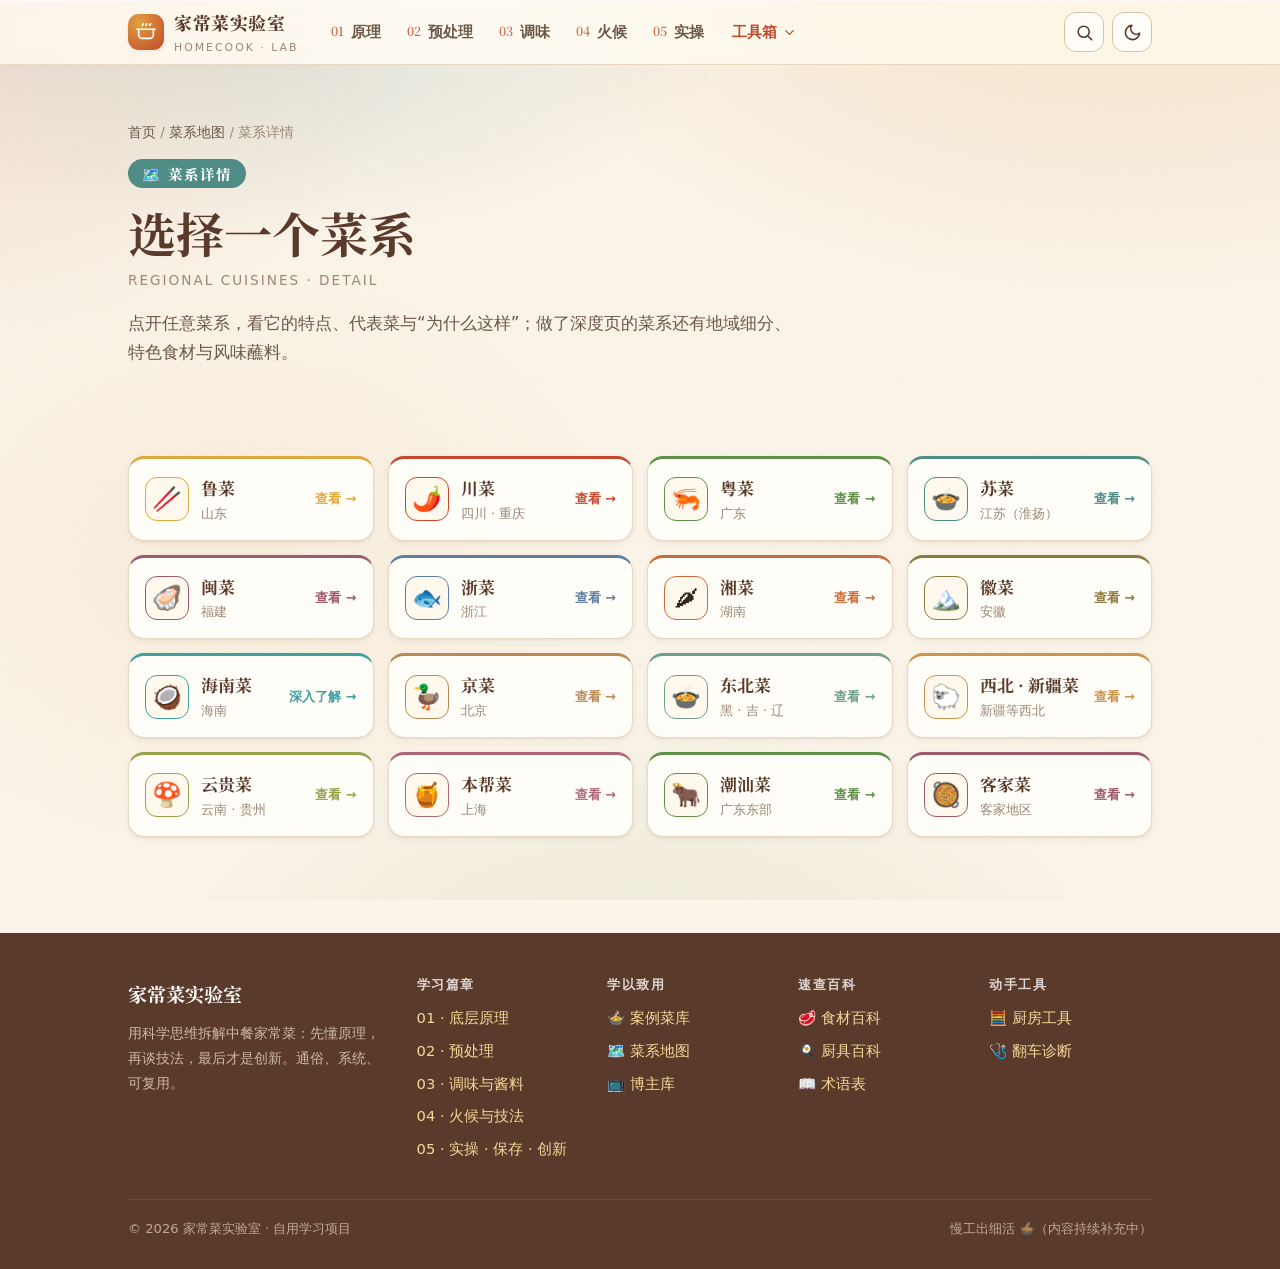
==== commit acecea8d: "feat: 菜系地图改版为缩略卡 + 海南详情页内容与插图完善 - 地图页：八大菜系/地方菜统一瘦身为缩略卡，完整内容下沉到详情页；标题改“地方菜” - 详情页：支持基础版（任意菜系自动渲染）与丰富版" ====
--- a/cuisine.html
+++ b/cuisine.html
@@ -35,6 +35,16 @@
     const BY = Object.fromEntries(CUS.map(c => [c.id, c]));
     const DISH = Object.fromEntries((H.dishes || []).map(d => [d.name, d.id]));
 
+    // 六把尺子（与菜系地图一致，基础版「为什么这样」用得到）
+    const LENS = {
+      geo:  { emoji: '🌦️', label: '地理气候' },
+      crop: { emoji: '🌾', label: '物产' },
+      keep: { emoji: '🫙', label: '保存需求' },
+      fire: { emoji: '🔥', label: '燃料灶具' },
+      hist: { emoji: '🏛️', label: '历史经济' },
+      move: { emoji: '🧭', label: '人口流动' },
+    };
+
     const esc = s => String(s == null ? '' : s).replace(/[&<>"]/g, c =>
       ({ '&': '&amp;', '<': '&lt;', '>': '&gt;', '"': '&quot;' }[c]));
 
@@ -47,24 +57,22 @@
     const base = BY[id];
     const det = DET[id];
 
-    /* ---------- 兜底：无 id / 未知 id / 暂无详情 → 列出可深入的菜系 ---------- */
-    if (!base || !det) {
+    /* ---------- 兜底：无 id / 未知 id → 列出全部菜系供选择 ---------- */
+    if (!base) {
       headEl.style.setProperty('--accent', '#4F8C86');
       headHost.innerHTML = `
         <div class="crumbs"><a href="index.html">首页</a> / <a href="cuisines.html">菜系地图</a> / 菜系详情</div>
         <span class="num-chip">🗺️ 菜系详情</span>
         <h1>选择一个菜系</h1>
         <div class="en">Regional Cuisines · Detail</div>
-        <p class="intro">下面是已经做了详情页的菜系，点开看地域细分、代表菜式与特色食材。没有列出的菜系可以先在 <a href="cuisines.html">菜系地图</a> 上看缩略简介。</p>`;
+        <p class="intro">点开任意菜系，看它的特点、代表菜与“为什么这样”；做了深度页的菜系还有地域细分、特色食材与风味蘸料。</p>`;
       layout.classList.add('no-toc');
-      const haveDetail = CUS.filter(c => DET[c.id]);
-      const cards = (haveDetail.length ? haveDetail : CUS).map(c => {
-        const has = !!DET[c.id];
-        const href = has ? `cuisine.html?id=${encodeURIComponent(c.id)}` : `cuisines.html#cuisine-${c.id}`;
-        return `<a class="cd-pick" href="${href}" style="--cu:${c.accent || 'var(--brick)'}">
+      const cards = CUS.map(c => {
+        const rich = !!DET[c.id];
+        return `<a class="cd-pick" href="cuisine.html?id=${encodeURIComponent(c.id)}" style="--cu:${c.accent || 'var(--brick)'}">
           <span class="cd-pick-emoji">${c.emoji || '🍴'}</span>
           <span class="cd-pick-tx"><b>${esc(c.name)}</b><small>${esc(c.region || '')}</small></span>
-          <span class="cd-pick-go">${has ? '深入了解 →' : '看简介 →'}</span>
+          <span class="cd-pick-go">${rich ? '深入了解 →' : '查看 →'}</span>
         </a>`;
       }).join('');
       host.innerHTML = `<div class="cd-picker reveal">${cards}</div>`;
@@ -72,22 +80,25 @@
       return;
     }
 
-    /* ---------- 正常：渲染该菜系详情 ---------- */
+    /* ---------- 头部 ---------- */
+    const accent = base.accent || 'var(--brick)';
+    headEl.style.setProperty('--accent', accent);
     document.title = `${base.name} · 菜系详情 | 家常菜实验室`;
+    const lead = (det && det.lead) || (base.traits || []).join('、') || '';
     const metaDesc = document.querySelector('meta[name="description"]');
     if (metaDesc) metaDesc.setAttribute('content',
-      `${base.name}（${base.region}）详情：${det.lead || ''}地域细分、代表菜式、特色食材与风味蘸料，配手绘插图逐一展开。`);
-    headEl.style.setProperty('--accent', base.accent || 'var(--brick)');
-
-    const areaPills = (det.areas || []).map(a => `<span class="pill">${esc(a.name)}</span>`).join('');
+      `${base.name}（${base.region || ''}）：${(det && det.lead) || (base.why || '').slice(0, 70)}`);
+
+    const areaPills = ((det && det.areas) || []).map(a => `<span class="pill">${esc(a.name)}</span>`).join('');
     headHost.innerHTML = `
       <div class="crumbs"><a href="index.html">首页</a> / <a href="cuisines.html">菜系地图</a> / ${esc(base.name)}</div>
       <span class="num-chip">${base.emoji || '🍴'} ${esc(base.name)}</span>
       <h1>${esc(base.name)}</h1>
-      <div class="en">${esc(det.en || '')}</div>
-      <p class="intro">${det.lead || ''}</p>
+      <div class="en">${esc((det && det.en) || base.region || '')}</div>
+      <p class="intro">${lead}</p>
       ${areaPills ? `<div class="tag-row">${areaPills}</div>` : ''}`;
 
+    /* ---------- 共用渲染件 ---------- */
     // 媒体位：emoji 垫底，有图则用图覆盖；图加载失败自动退回 emoji
     const media = (item) => {
       const e = `<span class="cd-fig-emoji">${item.emoji || base.emoji || '🍴'}</span>`;
@@ -96,7 +107,6 @@
         : '';
       return `<figure class="cd-fig">${e}${i}</figure>`;
     };
-
     // 代表菜命中案例菜库则做成深链（与菜系地图一致）
     const dishLink = (d) => {
       const did = DISH[d.name];
@@ -105,78 +115,105 @@
         ? `<a class="cd-card is-link" href="dishes.html#dish-${did}">${body}</a>`
         : `<div class="cd-card">${body}</div>`;
     };
-
-    const ingCard = (it) => `<div class="cd-card">
-        ${media(it)}
-        <div class="cd-c-body"><h3>${esc(it.name)}</h3>${it.desc ? `<p>${esc(it.desc)}</p>` : ''}</div>
-      </div>`;
-
-    const areaCard = (a) => `<div class="cd-area">
-        <div class="cd-a-top"><h3>${esc(a.name)}</h3>${a.tag ? `<span class="cd-tag">${esc(a.tag)}</span>` : ''}</div>
-        ${a.desc ? `<p>${esc(a.desc)}</p>` : ''}
-      </div>`;
+    const ingCard = (it) => `<div class="cd-card">${media(it)}<div class="cd-c-body"><h3>${esc(it.name)}</h3>${it.desc ? `<p>${esc(it.desc)}</p>` : ''}</div></div>`;
+    const areaCard = (a) => `<div class="cd-area"><div class="cd-a-top"><h3>${esc(a.name)}</h3>${a.tag ? `<span class="cd-tag">${esc(a.tag)}</span>` : ''}</div>${a.desc ? `<p>${esc(a.desc)}</p>` : ''}</div>`;
+    const gallery = (items, fn) => `<div class="cd-gallery reveal" style="--cu:${accent}">${(items || []).map(fn).join('')}</div>`;
+    // 分组：每组小标题 + 可选导语 + 图卡网格
+    const groupBlocks = (groups, fn) => (groups || []).map(g => {
+      let s = `<h3 class="cd-subhead">${esc(g.title)}</h3>`;
+      if (g.lead) s += `<p class="cuisine-section-lead">${esc(g.lead)}</p>`;
+      return s + gallery(g.items, fn);
+    }).join('');
 
     let html = '';
 
     // hero 横幅（复用菜系地图的 .cuisine-hero）
-    const hero = det.hero || `assets/img/cuisine/${base.id}.webp`;
-    html += `<figure class="cuisine-hero reveal" style="--cu:${base.accent}">
+    const hero = (det && det.hero) || `assets/img/cuisine/${base.id}.webp`;
+    html += `<figure class="cuisine-hero reveal" style="--cu:${accent}">
       <img src="${esc(hero)}" alt="${esc(base.name)}代表菜手绘插图" onerror="this.closest('figure').remove()">
-      ${det.heroCaption ? `<figcaption>${det.heroCaption}</figcaption>` : ''}
+      ${det && det.heroCaption ? `<figcaption>${det.heroCaption}</figcaption>` : ''}
     </figure>`;
 
-    // 这一方水土
-    if ((det.story || []).length) {
-      html += `<h2 data-toc="这一方水土"><span class="idx">🌏</span>这一方水土</h2>`;
-      html += det.story.map(p => `<p>${p}</p>`).join('');
-    }
-
-    // 地域细分
-    if ((det.areas || []).length) {
-      html += `<h2 data-toc="地域细分"><span class="idx">📍</span>地域细分</h2>`;
-      if (det.areasLead) html += `<p class="cuisine-section-lead">${det.areasLead}</p>`;
-      html += `<div class="cd-areas reveal" style="--cu:${base.accent}">${det.areas.map(areaCard).join('')}</div>`;
-    }
-
-    // 代表菜式
-    if ((det.dishes || []).length) {
-      html += `<h2 data-toc="代表菜式"><span class="idx">🍽️</span>代表菜式</h2>`;
-      if (det.dishesLead) html += `<p class="cuisine-section-lead">${det.dishesLead}</p>`;
-      html += `<div class="cd-gallery reveal" style="--cu:${base.accent}">${det.dishes.map(dishLink).join('')}</div>`;
-    }
-
-    // 特色食材
-    if ((det.ingredients || []).length) {
-      html += `<h2 data-toc="特色食材"><span class="idx">🧺</span>特色食材</h2>`;
-      if (det.ingredientsLead) html += `<p class="cuisine-section-lead">${det.ingredientsLead}</p>`;
-      html += `<div class="cd-gallery reveal" style="--cu:${base.accent}">${det.ingredients.map(ingCard).join('')}</div>`;
-    }
-
-    // 风味与蘸料
-    if (det.flavor) {
-      html += `<h2 data-toc="风味与蘸料"><span class="idx">🥢</span>风味与蘸料</h2>`;
-      if (det.flavor.intro) html += `<p>${det.flavor.intro}</p>`;
-      if ((det.flavor.list || []).length)
-        html += `<ul class="cd-flavor">${det.flavor.list.map(x => `<li>${x}</li>`).join('')}</ul>`;
+    // 特点（两种模式都展示，取自 base.traits）
+    if ((base.traits || []).length) {
+      html += `<div class="cd-traits-row reveal">${base.traits.map(t => `<span class="cd-trait">${esc(t)}</span>`).join('')}</div>`;
+    }
+
+    if (det) {
+      /* ===== 丰富版 ===== */
+      if ((det.story || []).length) {
+        html += `<h2 data-toc="这一方水土"><span class="idx">🌏</span>这一方水土</h2>`;
+        html += det.story.map(p => `<p>${p}</p>`).join('');
+      }
+      if ((det.areas || []).length) {
+        html += `<h2 data-toc="地域细分"><span class="idx">📍</span>地域细分</h2>`;
+        if (det.areasLead) html += `<p class="cuisine-section-lead">${det.areasLead}</p>`;
+        html += `<div class="cd-areas reveal" style="--cu:${accent}">${det.areas.map(areaCard).join('')}</div>`;
+      }
+      // 代表菜式：优先分组，回退到平铺
+      if ((det.dishGroups || []).length || (det.dishes || []).length) {
+        html += `<h2 data-toc="代表菜式"><span class="idx">🍽️</span>代表菜式</h2>`;
+        if (det.dishesLead) html += `<p class="cuisine-section-lead">${det.dishesLead}</p>`;
+        html += (det.dishGroups || []).length ? groupBlocks(det.dishGroups, dishLink) : gallery(det.dishes, dishLink);
+      }
+      // 海鲜
+      if ((det.seafood || []).length) {
+        html += `<h2 data-toc="海鲜"><span class="idx">🌊</span>海鲜</h2>`;
+        if (det.seafoodLead) html += `<p class="cuisine-section-lead">${det.seafoodLead}</p>`;
+        html += gallery(det.seafood, ingCard);
+      }
+      // 特色食材：优先分组
+      if ((det.ingredientGroups || []).length || (det.ingredients || []).length) {
+        html += `<h2 data-toc="特色食材"><span class="idx">🧺</span>特色食材</h2>`;
+        if (det.ingredientsLead) html += `<p class="cuisine-section-lead">${det.ingredientsLead}</p>`;
+        html += (det.ingredientGroups || []).length ? groupBlocks(det.ingredientGroups, ingCard) : gallery(det.ingredients, ingCard);
+      }
+      // 风味与蘸料
+      if (det.flavor) {
+        html += `<h2 data-toc="风味与蘸料"><span class="idx">🥢</span>风味与蘸料</h2>`;
+        if (det.flavor.intro) html += `<p>${det.flavor.intro}</p>`;
+        if ((det.flavor.list || []).length)
+          html += `<ul class="cd-flavor">${det.flavor.list.map(x => `<li>${x}</li>`).join('')}</ul>`;
+      }
+    } else {
+      /* ===== 基础版（任意菜系自动生成） ===== */
+      if ((base.dishes || []).length) {
+        html += `<h2 data-toc="代表菜"><span class="idx">🍽️</span>代表菜</h2>`;
+        html += `<div class="cu-dish-row" style="--cu:${accent}">${base.dishes.map(name => {
+          const did = DISH[name];
+          return did
+            ? `<a class="cu-dish is-link" href="dishes.html#dish-${did}">${esc(name)}</a>`
+            : `<span class="cu-dish">${esc(name)}</span>`;
+        }).join('')}</div>`;
+      }
+      if (base.why) {
+        html += `<h2 data-toc="为什么这样"><span class="idx">🧭</span>为什么这样</h2>`;
+        const chips = (base.lenses || []).filter(k => LENS[k]).map(k =>
+          `<span class="cu-lens" title="${esc(LENS[k].label)}">${LENS[k].emoji}<i>${esc(LENS[k].label)}</i></span>`).join('');
+        if (chips) html += `<div class="cu-lens-row">${chips}</div>`;
+        html += `<p>${base.why}</p>`;
+      }
     }
 
     // 家常可借鉴（复用菜系地图里已有的 borrow，绿色可执行框）
-    const borrow = det.borrow || base.borrow || [];
+    const borrow = (det && det.borrow) || base.borrow || [];
     if (borrow.length) {
       html += `<h2 data-toc="家常可借鉴"><span class="idx">🍳</span>家常可借鉴</h2>`;
-      html += `<section class="cu-block cu-borrow" style="--cu:${base.accent}">
+      html += `<section class="cu-block cu-borrow" style="--cu:${accent}">
         <ul>${borrow.map(x => `<li>${esc(x)}</li>`).join('')}</ul>
       </section>`;
     }
 
     // 延伸 + 返回
-    const see = det.see || base.see || [];
+    const see = (det && det.see) || base.see || [];
     const seeLinks = see.map(s => `<a href="${esc(s.href)}">${esc(s.t)}</a>`).join('');
+    const moreNote = det ? '' : '<p class="cd-note-soft">这个菜系暂为缩略版，地域细分、特色食材等深度内容正在陆续补全。</p>';
     html += `<div class="note tip cd-foot">
       <span class="badge">→</span>
       <div>
         <h4>继续逛</h4>
         <p>想照着练，去 <a href="dishes.html">案例菜库</a>；想搞懂味型，看 <a href="sauces.html">调味与酱料</a>；火候门道在 <a href="techniques.html">火候与技法</a>。${seeLinks ? '相关篇章：' + seeLinks : ''}</p>
+        ${moreNote}
         <p class="cd-back"><a href="cuisines.html">← 返回菜系地图</a></p>
       </div>
     </div>`;
--- a/assets/css/style.css
+++ b/assets/css/style.css
@@ -1868,15 +1868,34 @@
    复用 .page-head / .doc-layout / .cuisine-hero / .note / 既有令牌
    ========================================================= */
 
-/* 菜系地图卡片底部的“深入了解”按钮（仅有详情的菜系出现） */
-.cu-more {
-  display: inline-flex; align-items: center; gap: 6px; align-self: flex-start;
-  margin-top: 14px; padding: 8px 16px; border-radius: var(--r-pill);
-  font-family: var(--sans); font-size: .86rem; font-weight: 700;
-  color: #fff; background: var(--cu, var(--brick)); border: 1px solid transparent;
-  box-shadow: var(--shadow-sm); transition: transform .15s, box-shadow .15s, filter .15s;
-}
-.cu-more:hover { transform: translateY(-1px); filter: brightness(1.06); box-shadow: var(--shadow-md); }
+/* 菜系地图：缩略卡（八大菜系 / 地方菜统一为可点击的小卡，完整内容在详情页） */
+.cu-cards {
+  display: grid; gap: 18px; margin-top: 24px;
+  grid-template-columns: repeat(auto-fill, minmax(248px, 1fr));
+}
+.cu-card {
+  display: flex; flex-direction: column; overflow: hidden; scroll-margin-top: 88px;
+  background: var(--card); border: 1px solid var(--line); border-top: 3px solid var(--cu, var(--brick));
+  border-radius: var(--r-md); box-shadow: var(--shadow-sm); text-decoration: none; color: inherit;
+  transition: transform .18s, box-shadow .18s, border-color .18s;
+}
+.cu-card:hover { transform: translateY(-3px); box-shadow: var(--shadow-md); border-color: var(--cu, var(--line-strong)); }
+.cu-card-fig {
+  position: relative; margin: 0; aspect-ratio: 3 / 2; overflow: hidden;
+  background: var(--card-soft); display: grid; place-items: center;
+}
+.cu-card-emoji { font-size: 2.6rem; line-height: 1; opacity: .9; }
+.cu-card-fig img {
+  position: absolute; inset: 0; width: 100%; height: 100%;
+  object-fit: cover; object-position: center 45%; display: block; transition: transform .35s ease;
+}
+.cu-card:hover .cu-card-fig img { transform: scale(1.04); }
+.cu-card-body { padding: 13px 16px 16px; display: flex; flex-direction: column; gap: 5px; flex: 1 1 auto; }
+.cu-card-top { display: flex; align-items: baseline; gap: 8px; flex-wrap: wrap; }
+.cu-card-top h3 { margin: 0; font-size: 1.2rem; color: var(--soy); line-height: 1.2; }
+.cu-card-region { font-size: .8rem; color: var(--ink-faint); }
+.cu-card-traits { margin: 0; font-size: .9rem; color: var(--ink-soft); line-height: 1.55; flex: 1 1 auto; }
+.cu-card-go { margin-top: 6px; font-family: var(--sans); font-size: .82rem; font-weight: 700; color: var(--cu, var(--brick)); }
 
 /* 兜底/无详情时：单栏（隐藏侧栏目录） */
 .doc-layout.no-toc { grid-template-columns: 1fr; }
@@ -1884,6 +1903,26 @@
 
 /* 详情页 hero 用菜系色描边 */
 .cuisine-hero img { border-color: var(--cu, var(--line)); }
+
+/* 特点：紧跟 hero 的小标签行 */
+.cd-traits-row { display: flex; flex-wrap: wrap; gap: 8px; margin: 16px 0 2px; }
+.cd-trait {
+  font-family: var(--sans); font-size: .82rem; padding: 5px 13px; border-radius: var(--r-pill);
+  background: var(--card-soft); border: 1px solid var(--line); color: var(--ink-soft);
+}
+
+/* 分组小标题（代表菜式 / 特色食材 下的子分类，不进目录） */
+.cd-subhead {
+  display: flex; align-items: center; gap: 9px; margin: 26px 0 2px;
+  font-family: var(--serif); font-weight: 700; font-size: 1.16rem; color: var(--wood);
+}
+.cd-subhead::before {
+  content: ""; flex: none; width: 11px; height: 11px; border-radius: 3px;
+  background: var(--cu, var(--brick));
+}
+
+/* 基础版收尾的轻提示 */
+.cd-note-soft { margin: 8px 0 0; font-size: .86rem; color: var(--ink-faint); }
 
 /* 地域细分：左色条卡片网格 */
 .cd-areas {
@@ -1965,5 +2004,6 @@
 
 /* 触摸设备：取消上浮 */
 @media (hover: none) {
-  .cd-card:hover, .cd-pick:hover, .cu-more:hover { transform: none; }
-}
+  .cd-card:hover, .cd-pick:hover, .cu-card:hover { transform: none; }
+  .cu-card:hover .cu-card-fig img { transform: none; }
+}
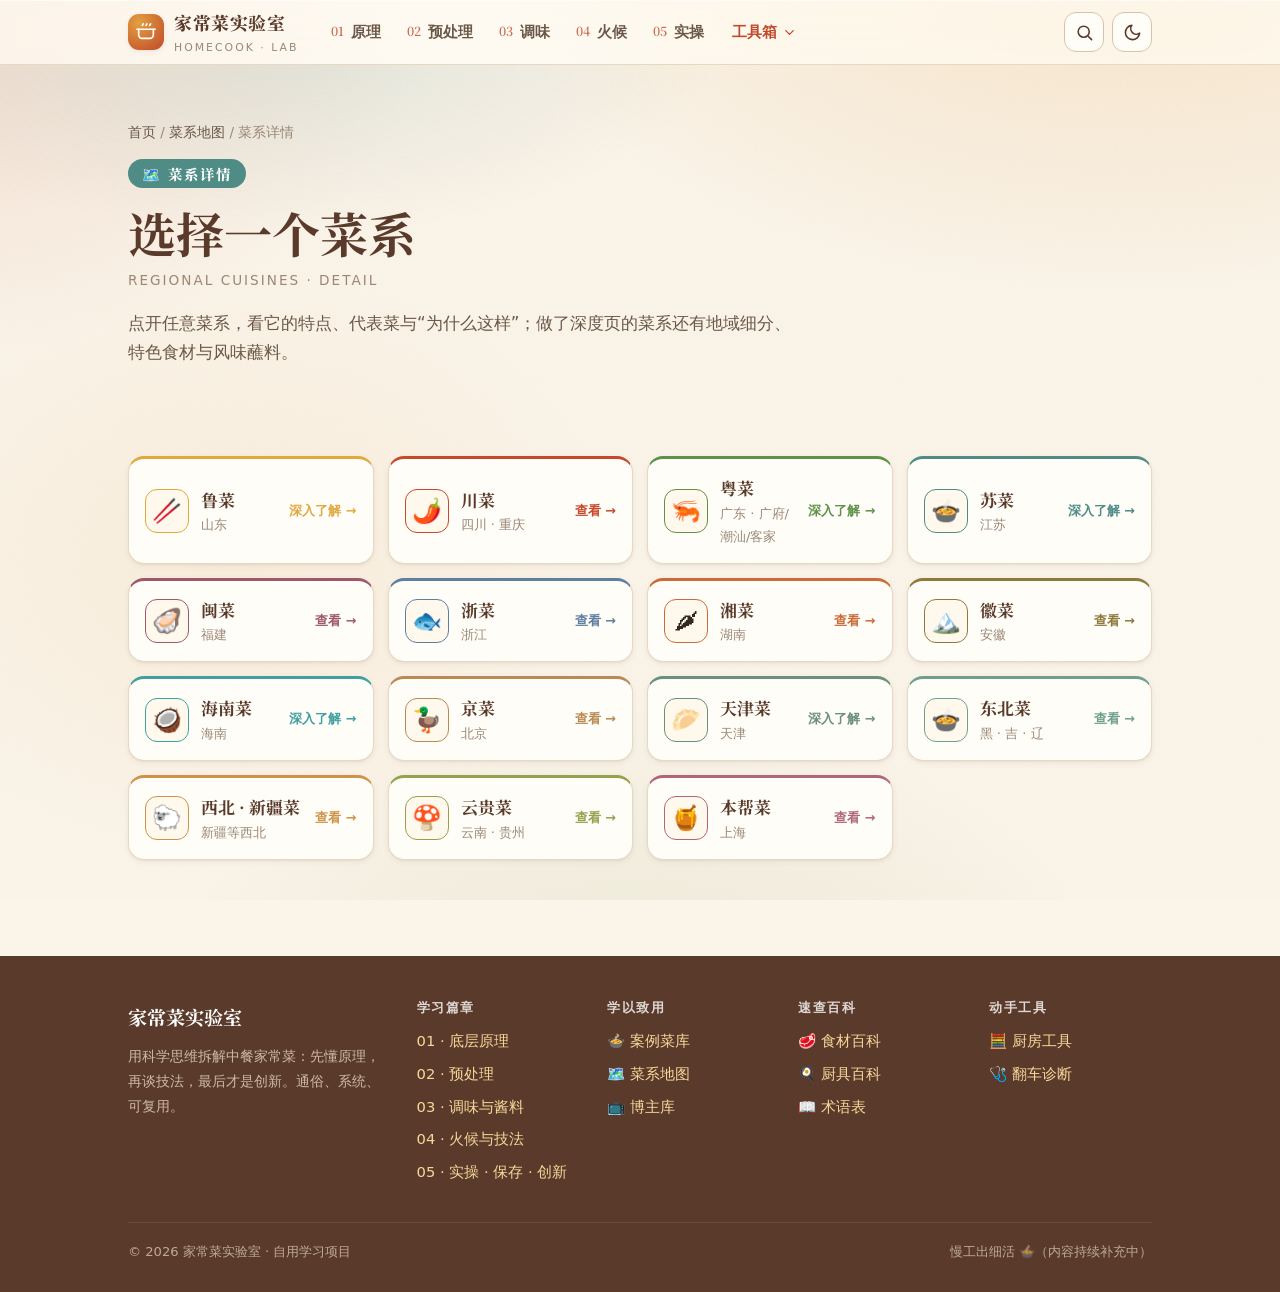
==== commit d3382c34: "feat: 菜系地图新增苏菜、粤菜详情页 + 77 张手绘插图 完善 data.js 苏菜/粤菜内容与搜索关键词，更新详情页渲染、地图坐标、样式  Co-authored-by: Cursor <cu" ====
--- a/cuisine.html
+++ b/cuisine.html
@@ -116,7 +116,7 @@
         : `<div class="cd-card">${body}</div>`;
     };
     const ingCard = (it) => `<div class="cd-card">${media(it)}<div class="cd-c-body"><h3>${esc(it.name)}</h3>${it.desc ? `<p>${esc(it.desc)}</p>` : ''}</div></div>`;
-    const areaCard = (a) => `<div class="cd-area"><div class="cd-a-top"><h3>${esc(a.name)}</h3>${a.tag ? `<span class="cd-tag">${esc(a.tag)}</span>` : ''}</div>${a.desc ? `<p>${esc(a.desc)}</p>` : ''}</div>`;
+    const areaCard = (a) => `<div class="cd-area"><div class="cd-a-top"><h3>${esc(a.name)}</h3>${a.tag ? `<span class="cd-tag">${esc(a.tag)}</span>` : ''}</div>${a.desc ? `<p>${a.desc}</p>` : ''}</div>`;
     const gallery = (items, fn) => `<div class="cd-gallery reveal" style="--cu:${accent}">${(items || []).map(fn).join('')}</div>`;
     // 分组：每组小标题 + 可选导语 + 图卡网格
     const groupBlocks = (groups, fn) => (groups || []).map(g => {
@@ -128,7 +128,7 @@
     let html = '';
 
     // hero 横幅（复用菜系地图的 .cuisine-hero）
-    const hero = (det && det.hero) || `assets/img/cuisine/${base.id}.webp`;
+    const hero = ((det && det.hero) || `assets/img/cuisine/${base.id}.webp`) + '?v=2';
     html += `<figure class="cuisine-hero reveal" style="--cu:${accent}">
       <img src="${esc(hero)}" alt="${esc(base.name)}代表菜手绘插图" onerror="this.closest('figure').remove()">
       ${det && det.heroCaption ? `<figcaption>${det.heroCaption}</figcaption>` : ''}
@@ -156,9 +156,10 @@
         if (det.dishesLead) html += `<p class="cuisine-section-lead">${det.dishesLead}</p>`;
         html += (det.dishGroups || []).length ? groupBlocks(det.dishGroups, dishLink) : gallery(det.dishes, dishLink);
       }
-      // 海鲜
+      // 海鲜 / 江河湖鲜（标题可由 det.seafoodTitle 覆盖，默认“海鲜”）
       if ((det.seafood || []).length) {
-        html += `<h2 data-toc="海鲜"><span class="idx">🌊</span>海鲜</h2>`;
+        const seaTitle = det.seafoodTitle || '海鲜';
+        html += `<h2 data-toc="${esc(seaTitle)}"><span class="idx">🌊</span>${esc(seaTitle)}</h2>`;
         if (det.seafoodLead) html += `<p class="cuisine-section-lead">${det.seafoodLead}</p>`;
         html += gallery(det.seafood, ingCard);
       }
@@ -174,6 +175,17 @@
         if (det.flavor.intro) html += `<p>${det.flavor.intro}</p>`;
         if ((det.flavor.list || []).length)
           html += `<ul class="cd-flavor">${det.flavor.list.map(x => `<li>${x}</li>`).join('')}</ul>`;
+      }
+      // 看家技法：把本菜系代表技法深链到「预处理 / 火候与技法 / 原理」对应小节
+      if ((det.craft || []).length) {
+        html += `<h2 data-toc="看家技法"><span class="idx">🔧</span>看家技法</h2>`;
+        if (det.craftLead) html += `<p class="cuisine-section-lead">${det.craftLead}</p>`;
+        html += `<div class="cd-craft reveal" style="--cu:${accent}">${det.craft.map(c => `
+          <a class="cd-craft-card" href="${esc(c.href)}">
+            <span class="cd-craft-name">${esc(c.name)}</span>
+            ${c.note ? `<span class="cd-craft-note">${esc(c.note)}</span>` : ''}
+            <span class="cd-craft-go">去篇章学 →</span>
+          </a>`).join('')}</div>`;
       }
     } else {
       /* ===== 基础版（任意菜系自动生成） ===== */
--- a/assets/css/style.css
+++ b/assets/css/style.css
@@ -760,7 +760,7 @@
 [data-theme="dark"] .hcl-term:hover { background: #243022; }
 
 .hcl-tip {
-  position: fixed; z-index: 320; max-width: 320px; pointer-events: auto; cursor: pointer;
+  position: fixed; z-index: 320; max-width: 320px; pointer-events: auto; cursor: default;
   background: var(--glass-fill); color: var(--ink); border: 1px solid var(--glass-border);
   -webkit-backdrop-filter: saturate(1.3) blur(var(--glass-blur)); backdrop-filter: saturate(1.3) blur(var(--glass-blur));
   border-radius: var(--r-md); box-shadow: var(--shadow-lg); padding: 14px 16px;
@@ -772,7 +772,31 @@
 .hcl-tip .cat { font-family: var(--sans); font-size: .68rem; font-weight: 700; color: var(--scallion-dk); background: #EEF4E6; border-radius: var(--r-pill); padding: 1px 8px; }
 [data-theme="dark"] .hcl-tip .cat { background: #243022; }
 .hcl-tip p { margin: 8px 0 0; font-size: .9rem; color: var(--ink-soft); line-height: 1.6; }
-.hcl-tip .more { display: block; margin-top: 8px; font-size: .8rem; color: var(--brick); font-weight: 700; }
+.hcl-tip .tip-links { display: flex; flex-wrap: wrap; gap: 6px 14px; margin-top: 10px; }
+.hcl-tip .more { font-size: .8rem; color: var(--brick); font-weight: 700; text-decoration: none; }
+.hcl-tip .more:hover { text-decoration: underline; }
+.hcl-tip .more-chapter { color: var(--scallion-dk); }
+
+/* ---------- 深链落点：滚到的小节标题留出余量并短暂高亮 ---------- */
+h2[id], h3[id], [id^="topic-"], [id^="term-"] { scroll-margin-top: 24px; }
+
+.hcl-target {
+  border-radius: var(--r-sm);
+  animation: hclTargetFlash 2.6s ease-out;
+}
+@keyframes hclTargetFlash {
+  0%, 12% {
+    background: rgba(226, 160, 63, .22);
+    box-shadow: 0 0 0 8px rgba(226, 160, 63, .12), -10px 0 0 0 var(--ginger);
+  }
+  100% {
+    background: transparent;
+    box-shadow: 0 0 0 8px transparent, -10px 0 0 0 transparent;
+  }
+}
+@media (prefers-reduced-motion: reduce) {
+  .hcl-target { animation: none; }
+}
 
 /* =========================================================
    20. “已掌握”标记
@@ -1971,6 +1995,26 @@
 .cd-flavor li { margin: 8px 0; line-height: 1.72; color: var(--ink); }
 .cd-flavor li::marker { color: var(--brick); }
 
+/* 看家技法：把代表技法深链到「原理 / 预处理 / 技法」篇章的小节 */
+.cd-craft {
+  display: grid; gap: 12px; margin: 12px 0 4px;
+  grid-template-columns: repeat(auto-fill, minmax(240px, 1fr));
+}
+.cd-craft-card {
+  display: flex; flex-direction: column; gap: 4px; padding: 13px 15px;
+  background: var(--card); border: 1px solid var(--line);
+  border-left: 3px solid var(--cu, var(--brick));
+  border-radius: var(--r-md); box-shadow: var(--shadow-sm);
+  text-decoration: none; color: inherit;
+  transition: transform .18s, box-shadow .18s, border-color .18s;
+}
+.cd-craft-card:hover { transform: translateY(-2px); box-shadow: var(--shadow-md); border-color: var(--cu, var(--line-strong)); }
+.cd-craft-name { font-family: var(--serif); color: var(--soy); font-size: 1.02rem; font-weight: 700; }
+.cd-craft-name::after { content: " →"; font-size: .82em; color: var(--ink-faint); font-weight: 400; }
+.cd-craft-card:hover .cd-craft-name { color: var(--cu, var(--soy)); }
+.cd-craft-note { font-size: .84rem; color: var(--ink-soft); line-height: 1.6; }
+.cd-craft-go { margin-top: 2px; font-size: .8rem; font-weight: 700; color: var(--cu, var(--brick)); }
+
 /* 收尾“继续逛” + 返回 */
 .cd-foot { margin-top: 30px; }
 .cd-back { margin-top: 10px; }
@@ -2004,6 +2048,6 @@
 
 /* 触摸设备：取消上浮 */
 @media (hover: none) {
-  .cd-card:hover, .cd-pick:hover, .cu-card:hover { transform: none; }
+  .cd-card:hover, .cd-pick:hover, .cu-card:hover, .cd-craft-card:hover { transform: none; }
   .cu-card:hover .cu-card-fig img { transform: none; }
 }
